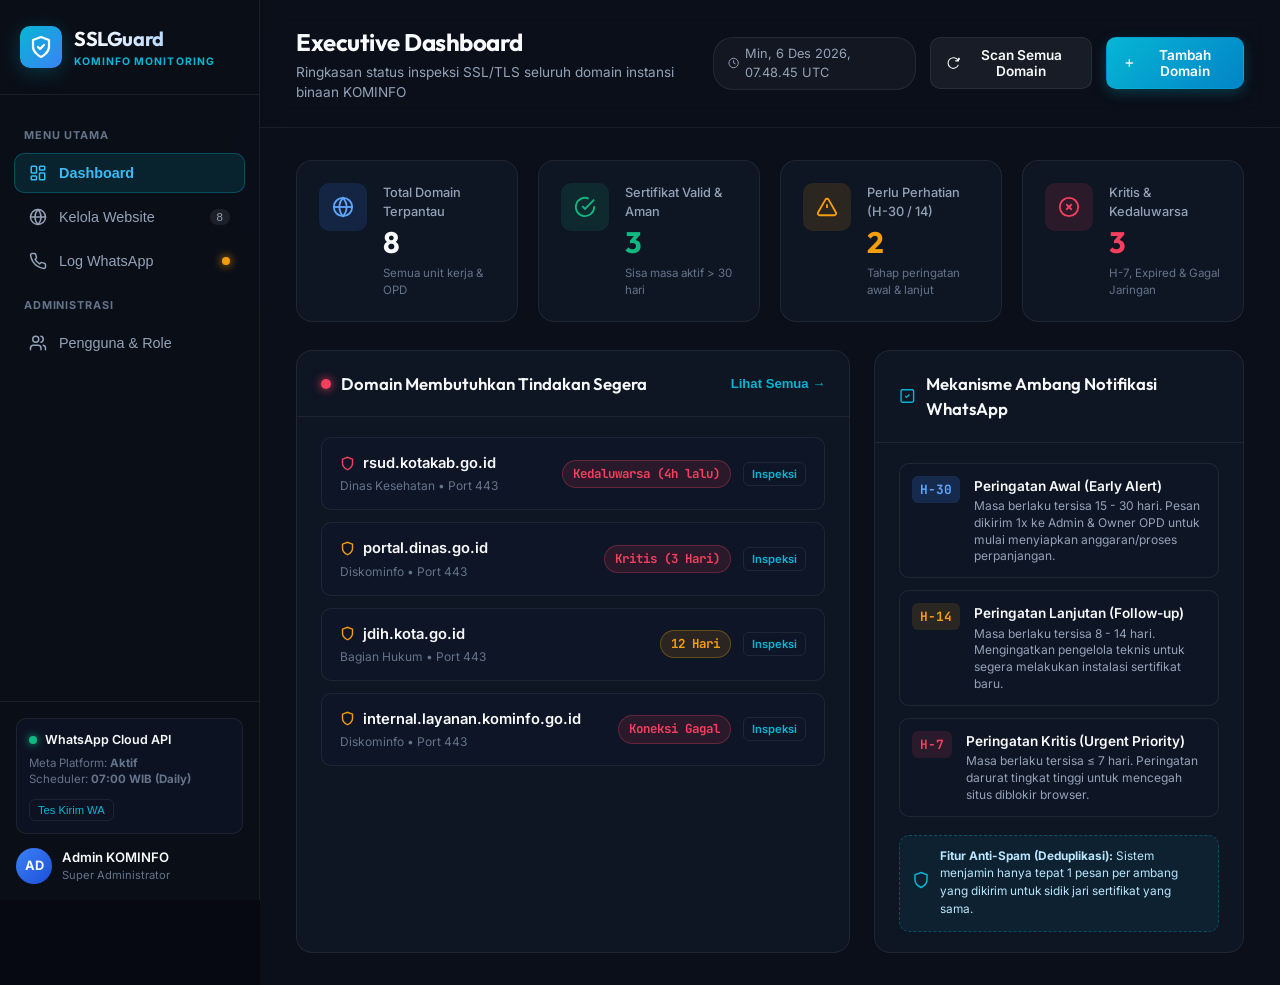
==== frontend/index.html @ 2e78bcb3 "feat: implementasi antarmuka dashboard monitoring SSLGuard modern & interaktif (HTML, CSS, JS)" ====
<!DOCTYPE html>
<html lang="id">
<head>
  <meta charset="UTF-8">
  <meta name="viewport" content="width=device-width, initial-scale=1.0">
  <title>SSLGuard — SSL Certificate Monitoring & WhatsApp Alert System</title>
  <meta name="description" content="Dashboard Monitoring Sertifikat SSL/TLS & Notifikasi Peringatan Dini WhatsApp untuk Domain Layanan Publik KOMINFO">
  
  <!-- Google Fonts: Inter & Outfit & JetBrains Mono -->
  <link rel="preconnect" href="https://fonts.googleapis.com">
  <link rel="preconnect" href="https://fonts.gstatic.com" crossorigin>
  <link href="https://fonts.googleapis.com/css2?family=Inter:wght@300;400;500;600;700&family=JetBrains+Mono:wght@400;500;600&family=Outfit:wght@500;600;700;800&display=swap" rel="stylesheet">
  
  <link rel="stylesheet" href="style.css">
</head>
<body>

  <!-- Background Ambient Glows -->
  <div class="ambient-glow glow-cyan"></div>
  <div class="ambient-glow glow-indigo"></div>

  <!-- Main App Layout -->
  <div class="app-layout">
    
    <!-- Sidebar Navigation -->
    <aside class="sidebar">
      <div class="sidebar-header">
        <div class="brand-logo">
          <div class="logo-shield">
            <svg width="24" height="24" viewBox="0 0 24 24" fill="none" stroke="currentColor" stroke-width="2.2" stroke-linecap="round" stroke-linejoin="round">
              <path d="M12 22s8-4 8-10V5l-8-3-8 3v7c0 6 8 10 8 10z"/>
              <path d="m9 12 2 2 4-4"/>
            </svg>
          </div>
          <div class="brand-text">
            <span class="brand-title">SSLGuard</span>
            <span class="brand-subtitle">KOMINFO MONITORING</span>
          </div>
        </div>
      </div>

      <nav class="sidebar-nav">
        <div class="nav-section-label">MENU UTAMA</div>
        <button class="nav-item active" data-view="dashboard" id="nav-dashboard">
          <svg width="18" height="18" viewBox="0 0 24 24" fill="none" stroke="currentColor" stroke-width="2" stroke-linecap="round" stroke-linejoin="round">
            <rect width="7" height="9" x="3" y="3" rx="1"/>
            <rect width="7" height="5" x="14" y="3" rx="1"/>
            <rect width="7" height="9" x="14" y="12" rx="1"/>
            <rect width="7" height="5" x="3" y="16" rx="1"/>
          </svg>
          <span>Dashboard</span>
        </button>

        <button class="nav-item" data-view="websites" id="nav-websites">
          <svg width="18" height="18" viewBox="0 0 24 24" fill="none" stroke="currentColor" stroke-width="2" stroke-linecap="round" stroke-linejoin="round">
            <circle cx="12" cy="12" r="10"/>
            <path d="M12 2a14.5 14.5 0 0 0 0 20 14.5 14.5 0 0 0 0-20"/>
            <path d="M2 12h20"/>
          </svg>
          <span>Kelola Website</span>
          <span class="badge-count" id="sidebar-domain-count">8</span>
        </button>

        <button class="nav-item" data-view="notifications" id="nav-notifications">
          <svg width="18" height="18" viewBox="0 0 24 24" fill="none" stroke="currentColor" stroke-width="2" stroke-linecap="round" stroke-linejoin="round">
            <path d="M22 16.92v3a2 2 0 0 1-2.18 2 19.79 19.79 0 0 1-8.63-3.07 19.5 19.5 0 0 1-6-6 19.79 19.79 0 0 1-3.07-8.67A2 2 0 0 1 4.11 2h3a2 2 0 0 1 2 1.72 12.84 12.84 0 0 0 .7 2.81 2 2 0 0 1-.45 2.11L8.09 9.91a16 16 0 0 0 6 6l1.27-1.27a2 2 0 0 1 2.11-.45 12.84 12.84 0 0 0 2.81.7A2 2 0 0 1 22 16.92z"/>
          </svg>
          <span>Log WhatsApp</span>
          <span class="badge-dot pulse-amber"></span>
        </button>

        <div class="nav-section-label">ADMINISTRASI</div>
        <button class="nav-item" data-view="users" id="nav-users">
          <svg width="18" height="18" viewBox="0 0 24 24" fill="none" stroke="currentColor" stroke-width="2" stroke-linecap="round" stroke-linejoin="round">
            <path d="M16 21v-2a4 4 0 0 0-4-4H6a4 4 0 0 0-4 4v2"/>
            <circle cx="9" cy="7" r="4"/>
            <path d="M22 21v-2a4 4 0 0 0-3-3.87"/>
            <path d="M16 3.13a4 4 0 0 1 0 7.75"/>
          </svg>
          <span>Pengguna & Role</span>
        </button>
      </nav>

      <!-- Sidebar Footer Status -->
      <div class="sidebar-footer">
        <div class="gateway-card">
          <div class="gateway-header">
            <span class="status-indicator online"></span>
            <span class="gateway-title">WhatsApp Cloud API</span>
          </div>
          <div class="gateway-body">
            <p>Meta Platform: <strong>Aktif</strong></p>
            <p>Scheduler: <strong>07:00 WIB (Daily)</strong></p>
          </div>
          <button class="btn-xs btn-outline" id="btn-test-wa-modal">Tes Kirim WA</button>
        </div>

        <div class="user-profile">
          <div class="avatar">AD</div>
          <div class="user-meta">
            <span class="user-name">Admin KOMINFO</span>
            <span class="user-role">Super Administrator</span>
          </div>
        </div>
      </div>
    </aside>

    <!-- Main Content Area -->
    <main class="main-content">
      
      <!-- Topbar Header -->
      <header class="topbar">
        <div class="topbar-left">
          <h1 class="page-title" id="page-title">Executive Dashboard</h1>
          <p class="page-subtitle" id="page-subtitle">Ringkasan status inspeksi SSL/TLS seluruh domain instansi binaan KOMINFO</p>
        </div>

        <div class="topbar-right">
          <!-- Live Time Display -->
          <div class="time-pill">
            <svg width="14" height="14" viewBox="0 0 24 24" fill="none" stroke="currentColor" stroke-width="2"><circle cx="12" cy="12" r="10"/><polyline points="12 6 12 12 16 14"/></svg>
            <span id="live-time">Sel, 20 Okt 2026 - 12:45 WIB</span>
          </div>

          <button class="btn btn-secondary" id="btn-run-all-check">
            <svg width="16" height="16" viewBox="0 0 24 24" fill="none" stroke="currentColor" stroke-width="2"><path d="M21.5 2v6h-6M21.34 15.57a10 10 0 1 1-.57-8.38l5.67-5.67"/></svg>
            <span>Scan Semua Domain</span>
          </button>

          <button class="btn btn-primary" id="btn-open-add-modal">
            <svg width="16" height="16" viewBox="0 0 24 24" fill="none" stroke="currentColor" stroke-width="2.5"><line x1="12" y1="5" x2="12" y2="19"/><line x1="5" y1="12" x2="19" y2="12"/></svg>
            <span>Tambah Domain</span>
          </button>
        </div>
      </header>

      <!-- VIEW 1: DASHBOARD -->
      <section class="view-container active" id="view-dashboard">
        
        <!-- Metrics Stat Grid -->
        <div class="metrics-grid">
          
          <div class="stat-card" id="card-total">
            <div class="stat-icon icon-blue">
              <svg width="22" height="22" viewBox="0 0 24 24" fill="none" stroke="currentColor" stroke-width="2"><circle cx="12" cy="12" r="10"/><line x1="2" y1="12" x2="22" y2="12"/><path d="M12 2a15.3 15.3 0 0 1 4 10 15.3 15.3 0 0 1-4 10 15.3 15.3 0 0 1-4-10 15.3 15.3 0 0 1 4-10z"/></svg>
            </div>
            <div class="stat-data">
              <span class="stat-label">Total Domain Terpantau</span>
              <div class="stat-value" id="stat-total-domains">8</div>
              <span class="stat-sub">Semua unit kerja & OPD</span>
            </div>
          </div>

          <div class="stat-card" id="card-valid">
            <div class="stat-icon icon-green">
              <svg width="22" height="22" viewBox="0 0 24 24" fill="none" stroke="currentColor" stroke-width="2"><path d="M22 11.08V12a10 10 0 1 1-5.93-9.14"/><polyline points="22 4 12 14.01 9 11.01"/></svg>
            </div>
            <div class="stat-data">
              <span class="stat-label">Sertifikat Valid & Aman</span>
              <div class="stat-value text-green" id="stat-valid-domains">4</div>
              <span class="stat-sub">Sisa masa aktif > 30 hari</span>
            </div>
          </div>

          <div class="stat-card" id="card-warning">
            <div class="stat-icon icon-amber">
              <svg width="22" height="22" viewBox="0 0 24 24" fill="none" stroke="currentColor" stroke-width="2"><path d="m21.73 18-8-14a2 2 0 0 0-3.48 0l-8 14A2 2 0 0 0 4 21h16a2 2 0 0 0 1.73-3Z"/><line x1="12" y1="9" x2="12" y2="13"/><line x1="12" y1="17" x2="12.01" y2="17"/></svg>
            </div>
            <div class="stat-data">
              <span class="stat-label">Perlu Perhatian (H-30 / 14)</span>
              <div class="stat-value text-amber" id="stat-warning-domains">2</div>
              <span class="stat-sub">Tahap peringatan awal & lanjut</span>
            </div>
          </div>

          <div class="stat-card" id="card-critical">
            <div class="stat-icon icon-red">
              <svg width="22" height="22" viewBox="0 0 24 24" fill="none" stroke="currentColor" stroke-width="2"><circle cx="12" cy="12" r="10"/><line x1="15" y1="9" x2="9" y2="15"/><line x1="9" y1="9" x2="15" y2="15"/></svg>
            </div>
            <div class="stat-data">
              <span class="stat-label">Kritis & Kedaluwarsa</span>
              <div class="stat-value text-red" id="stat-critical-domains">2</div>
              <span class="stat-sub">H-7, Expired & Gagal Jaringan</span>
            </div>
          </div>

        </div>

        <!-- Dashboard Two-Column Breakdown -->
        <div class="dashboard-grid-2">
          
          <!-- Urgent Action Required List -->
          <div class="panel">
            <div class="panel-header">
              <div class="panel-title-group">
                <div class="badge-pulse-red"></div>
                <h3>Domain Membutuhkan Tindakan Segera</h3>
              </div>
              <button class="btn-text" id="btn-view-all-websites">Lihat Semua →</button>
            </div>
            <div class="panel-body">
              <div class="urgent-list" id="urgent-domains-container">
                <!-- Injected via JavaScript -->
              </div>
            </div>
          </div>

          <!-- Alert Threshold Rules & System Health -->
          <div class="panel">
            <div class="panel-header">
              <div class="panel-title-group">
                <svg width="18" height="18" viewBox="0 0 24 24" fill="none" stroke="#06B6D4" stroke-width="2"><rect width="18" height="18" x="3" y="3" rx="2"/><path d="m9 12 2 2 4-4"/></svg>
                <h3>Mekanisme Ambang Notifikasi WhatsApp</h3>
              </div>
            </div>
            <div class="panel-body">
              <div class="rule-cards">
                
                <div class="rule-item">
                  <div class="rule-badge badge-h30">H-30</div>
                  <div class="rule-content">
                    <h4>Peringatan Awal (Early Alert)</h4>
                    <p>Masa berlaku tersisa 15 - 30 hari. Pesan dikirim 1x ke Admin & Owner OPD untuk mulai menyiapkan anggaran/proses perpanjangan.</p>
                  </div>
                </div>

                <div class="rule-item">
                  <div class="rule-badge badge-h14">H-14</div>
                  <div class="rule-content">
                    <h4>Peringatan Lanjutan (Follow-up)</h4>
                    <p>Masa berlaku tersisa 8 - 14 hari. Mengingatkan pengelola teknis untuk segera melakukan instalasi sertifikat baru.</p>
                  </div>
                </div>

                <div class="rule-item">
                  <div class="rule-badge badge-h7">H-7</div>
                  <div class="rule-content">
                    <h4>Peringatan Kritis (Urgent Priority)</h4>
                    <p>Masa berlaku tersisa ≤ 7 hari. Peringatan darurat tingkat tinggi untuk mencegah situs diblokir browser.</p>
                  </div>
                </div>

                <div class="idempotency-box">
                  <div class="idempotency-icon">
                    <svg width="18" height="18" viewBox="0 0 24 24" fill="none" stroke="currentColor" stroke-width="2"><path d="M12 22s8-4 8-10V5l-8-3-8 3v7c0 6 8 10 8 10z"/></svg>
                  </div>
                  <div class="idempotency-text">
                    <strong>Fitur Anti-Spam (Deduplikasi):</strong> Sistem menjamin hanya tepat 1 pesan per ambang yang dikirim untuk sidik jari sertifikat yang sama.
                  </div>
                </div>

              </div>
            </div>
          </div>

        </div>

      </section>

      <!-- VIEW 2: KELOLA WEBSITE -->
      <section class="view-container" id="view-websites">
        
        <div class="table-toolbar">
          <div class="search-box">
            <svg width="16" height="16" viewBox="0 0 24 24" fill="none" stroke="currentColor" stroke-width="2"><circle cx="11" cy="11" r="8"/><line x1="21" y1="21" x2="16.65" y2="16.65"/></svg>
            <input type="text" id="input-search-domain" placeholder="Cari nama domain (contoh: dinas.go.id)...">
          </div>

          <div class="filter-group">
            <select id="filter-status" class="custom-select">
              <option value="ALL">Semua Status</option>
              <option value="VALID">Status: Valid (>30 Hari)</option>
              <option value="WARNING_30">Status: H-30 (15-30 Hari)</option>
              <option value="WARNING_14">Status: H-14 (8-14 Hari)</option>
              <option value="CRITICAL_7">Status: Kritis H-7 (≤ 7 Hari)</option>
              <option value="EXPIRED">Status: Kedaluwarsa</option>
              <option value="FAILED">Status: Gagal Jaringan</option>
            </select>

            <select id="filter-owner" class="custom-select">
              <option value="ALL">Semua Pemilik (OPD)</option>
              <option value="Diskominfo">Diskominfo</option>
              <option value="Bagian Hukum">Bagian Hukum</option>
              <option value="BKPSDM">BKPSDM</option>
              <option value="Dinas Kesehatan">Dinas Kesehatan</option>
              <option value="Dispendukcapil">Dispendukcapil</option>
              <option value="Kecamatan Kota">Kecamatan Kota</option>
            </select>

            <button class="btn btn-outline" id="btn-export-csv" title="Unduh hasil monitoring ke berkas CSV">
              <svg width="16" height="16" viewBox="0 0 24 24" fill="none" stroke="currentColor" stroke-width="2"><path d="M21 15v4a2 2 0 0 1-2 2H5a2 2 0 0 1-2-2v-4"/><polyline points="7 10 12 15 17 10"/><line x1="12" y1="15" x2="12" y2="3"/></svg>
              <span>Export CSV</span>
            </button>
          </div>
        </div>

        <div class="panel no-padding">
          <div class="table-responsive">
            <table class="data-table" id="table-websites">
              <thead>
                <tr>
                  <th>Domain & Port</th>
                  <th>Pemilik (Unit / OPD)</th>
                  <th>Sisa Masa Berlaku</th>
                  <th>Status Sertifikat</th>
                  <th>Penerbit (CA)</th>
                  <th>Terakhir Diperiksa</th>
                  <th class="text-right">Aksi</th>
                </tr>
              </thead>
              <tbody id="tbody-websites">
                <!-- Injected via JavaScript -->
              </tbody>
            </table>
          </div>
          <div class="table-footer">
            <span class="table-info" id="table-info-text">Menampilkan 8 dari 8 domain</span>
            <div class="table-pagination">
              <button class="btn-page" disabled>Sebelumnya</button>
              <button class="btn-page active">1</button>
              <button class="btn-page" disabled>Berikutnya</button>
            </div>
          </div>
        </div>

      </section>

      <!-- VIEW 3: LOG NOTIFIKASI WHATSAPP -->
      <section class="view-container" id="view-notifications">
        
        <div class="alert-summary-bar">
          <div class="summary-item">
            <span class="label">Total Notifikasi Terkirim:</span>
            <strong class="value" id="wa-total-sent">12 Pesan</strong>
          </div>
          <div class="summary-item">
            <span class="label">Peringatan H-30:</span>
            <strong class="value text-amber">6 Pesan</strong>
          </div>
          <div class="summary-item">
            <span class="label">Peringatan H-14:</span>
            <strong class="value text-amber">4 Pesan</strong>
          </div>
          <div class="summary-item">
            <span class="label">Peringatan Kritis H-7:</span>
            <strong class="value text-red">2 Pesan</strong>
          </div>
          <div class="summary-item right">
            <button class="btn btn-primary btn-sm" id="btn-trigger-wa-test">
              <svg width="14" height="14" viewBox="0 0 24 24" fill="none" stroke="currentColor" stroke-width="2"><polygon points="5 3 19 12 5 21 5 3"/></svg>
              Simulasi Broadcast WhatsApp
            </button>
          </div>
        </div>

        <div class="panel no-padding">
          <div class="panel-header" style="padding: 16px 20px;">
            <h3>Audit Log Pengiriman Notifikasi WhatsApp</h3>
            <span class="text-muted text-xs">Mendukung callback webhook delivered & read status</span>
          </div>
          <div class="table-responsive">
            <table class="data-table" id="table-notifications">
              <thead>
                <tr>
                  <th>Waktu Pengiriman</th>
                  <th>Domain Target</th>
                  <th>Penerima & WhatsApp</th>
                  <th>Ambang Peringatan</th>
                  <th>ID Pesan Provider</th>
                  <th>Status Pengiriman</th>
                  <th class="text-right">Payload</th>
                </tr>
              </thead>
              <tbody id="tbody-notifications">
                <!-- Injected via JavaScript -->
              </tbody>
            </table>
          </div>
        </div>

      </section>

      <!-- VIEW 4: PENGGUNA & ROLE (ADMIN) -->
      <section class="view-container" id="view-users">
        
        <div class="panel no-padding">
          <div class="panel-header" style="padding: 18px 20px;">
            <div>
              <h3>Manajemen Pengguna & Penanggung Jawab Domain</h3>
              <p class="panel-subtitle">Daftar pengguna dengan nomor WhatsApp resmi penerima notifikasi kedaluwarsa SSL</p>
            </div>
            <button class="btn btn-primary btn-sm" id="btn-add-user-modal">
              <svg width="14" height="14" viewBox="0 0 24 24" fill="none" stroke="currentColor" stroke-width="2"><line x1="12" y1="5" x2="12" y2="19"/><line x1="5" y1="12" x2="19" y2="12"/></svg>
              Tambah Pengguna Baru
            </button>
          </div>

          <div class="table-responsive">
            <table class="data-table" id="table-users">
              <thead>
                <tr>
                  <th>Nama Lengkap</th>
                  <th>Email Login</th>
                  <th>Nomor WhatsApp (E.164)</th>
                  <th>Peran (Role)</th>
                  <th>Domain Dikelola</th>
                  <th>Status Akun</th>
                  <th class="text-right">Aksi</th>
                </tr>
              </thead>
              <tbody id="tbody-users">
                <!-- Injected via JavaScript -->
              </tbody>
            </table>
          </div>
        </div>

      </section>

    </main>

  </div>

  <!-- MODAL: TAMBAH DOMAIN BARU (DENGAN PROTEKSI SSRF) -->
  <div class="modal-backdrop" id="modal-add-domain">
    <div class="modal-dialog">
      <div class="modal-header">
        <div class="modal-title-wrap">
          <div class="modal-icon">
            <svg width="20" height="20" viewBox="0 0 24 24" fill="none" stroke="currentColor" stroke-width="2"><circle cx="12" cy="12" r="10"/><path d="M12 2a14.5 14.5 0 0 0 0 20 14.5 14.5 0 0 0 0-20"/><path d="M2 12h20"/></svg>
          </div>
          <div>
            <h3>Tambah Domain Monitoring</h3>
            <p>Daftarkan website untuk inspeksi SSL/TLS otomatis harian</p>
          </div>
        </div>
        <button class="btn-close" id="btn-close-modal-add">&times;</button>
      </div>

      <form id="form-add-domain">
        <div class="modal-body">
          
          <div class="form-group">
            <label for="modal-input-domain">Nama Domain / FQDN <span class="required">*</span></label>
            <div class="input-with-prefix">
              <span class="prefix">https://</span>
              <input type="text" id="modal-input-domain" placeholder="layanan.kotakab.go.id" required autocomplete="off">
            </div>
            <span class="field-hint">Masukkan nama domain tanpa <code>http://</code> atau path folder.</span>
          </div>

          <div class="form-row-2">
            <div class="form-group">
              <label for="modal-input-port">Port TLS <span class="required">*</span></label>
              <input type="number" id="modal-input-port" value="443" min="1" max="65535" required>
            </div>

            <div class="form-group">
              <label for="modal-select-owner">Pemilik Website (Owner) <span class="required">*</span></label>
              <select id="modal-select-owner" class="custom-select" required>
                <option value="Diskominfo">Diskominfo</option>
                <option value="Bagian Hukum">Bagian Hukum</option>
                <option value="BKPSDM">BKPSDM</option>
                <option value="Dinas Kesehatan">Dinas Kesehatan</option>
                <option value="Dispendukcapil">Dispendukcapil</option>
                <option value="Kecamatan Kota">Kecamatan Kota</option>
              </select>
            </div>
          </div>

          <div class="form-group">
            <label class="checkbox-label">
              <input type="checkbox" id="modal-check-active" checked>
              <span>Aktifkan penjadwalan pemantauan harian otomatis (07:00 WIB)</span>
            </label>
          </div>

          <!-- SSRF Protection Notice Box -->
          <div class="security-notice">
            <svg width="18" height="18" viewBox="0 0 24 24" fill="none" stroke="currentColor" stroke-width="2"><path d="M12 22s8-4 8-10V5l-8-3-8 3v7c0 6 8 10 8 10z"/><line x1="12" y1="8" x2="12" y2="12"/><line x1="12" y1="16" x2="12.01" y2="16"/></svg>
            <div>
              <strong>Proteksi SSRF Aktif:</strong> Sistem secara otomatis memblokir hostname <code>localhost</code>, IP loopback <code>127.0.0.1</code>, dan IP privat lokal intranet.
            </div>
          </div>

          <div id="modal-add-error" class="error-banner hidden"></div>

        </div>

        <div class="modal-footer">
          <button type="button" class="btn btn-outline" id="btn-cancel-modal-add">Batal</button>
          <button type="submit" class="btn btn-primary" id="btn-submit-add-domain">
            <span class="btn-text">Simpan & Periksa SSL Sekarang</span>
          </button>
        </div>
      </form>
    </div>
  </div>

  <!-- MODAL: DETAIL SERTIFIKAT X509 LENGKAP -->
  <div class="modal-backdrop" id="modal-cert-detail">
    <div class="modal-dialog modal-lg">
      <div class="modal-header">
        <div class="modal-title-wrap">
          <div class="modal-icon icon-cyan">
            <svg width="20" height="20" viewBox="0 0 24 24" fill="none" stroke="currentColor" stroke-width="2"><path d="M12 22s8-4 8-10V5l-8-3-8 3v7c0 6 8 10 8 10z"/><path d="m9 12 2 2 4-4"/></svg>
          </div>
          <div>
            <h3 id="detail-modal-domain">portal.dinas.go.id</h3>
            <p>Spesifikasi Kriptografi & Metadata Sertifikat x509 Publik</p>
          </div>
        </div>
        <button class="btn-close" id="btn-close-modal-detail">&times;</button>
      </div>

      <div class="modal-body">
        
        <!-- Top Status Banner -->
        <div class="cert-status-banner" id="detail-status-banner">
          <div class="banner-badge" id="detail-badge-status">VALID</div>
          <div class="banner-info">
            <h4 id="detail-days-text">24 Hari Tersisa</h4>
            <p id="detail-validity-dates">Berlaku: 16 Agu 2026 — 14 Nov 2026 (UTC)</p>
          </div>
        </div>

        <!-- Certificate Fields Grid -->
        <div class="cert-specs-grid">
          
          <div class="spec-card">
            <span class="spec-label">Common Name (CN)</span>
            <span class="spec-value code-font" id="detail-cn">*.kotakab.go.id</span>
          </div>

          <div class="spec-card">
            <span class="spec-label">Penerbit (Issuer CA)</span>
            <span class="spec-value" id="detail-issuer">Let's Encrypt Authority R3</span>
          </div>

          <div class="spec-card">
            <span class="spec-label">Kecocokan Hostname (SNI)</span>
            <span class="spec-value text-green" id="detail-hostname-match">✓ Cocok (Valid Match)</span>
          </div>

          <div class="spec-card">
            <span class="spec-label">Validasi Rantai (Chain Valid)</span>
            <span class="spec-value text-green" id="detail-chain">✓ Terverifikasi Penuh</span>
          </div>

          <div class="spec-card full-width">
            <span class="spec-label">Subject Alternative Names (SANs)</span>
            <span class="spec-value code-font text-wrap" id="detail-sans">portal.dinas.go.id, *.kotakab.go.id, kotakab.go.id</span>
          </div>

          <div class="spec-card full-width">
            <span class="spec-label">SHA-256 Fingerprint (Kunci Idempotensi Anti-Spam)</span>
            <span class="spec-value code-font text-wrap" id="detail-fingerprint">8C:64:1D:4B:92:07:95:EA:3A:41:8F:D2:C3:48:9A:F0:22:15:37:EB</span>
          </div>

          <div class="spec-card">
            <span class="spec-label">Algoritma & Panjang Kunci</span>
            <span class="spec-value" id="detail-key-info">RSA 2048 bit (SHA256withRSA)</span>
          </div>

          <div class="spec-card">
            <span class="spec-label">Nomor Seri Sertifikat</span>
            <span class="spec-value code-font text-xs" id="detail-serial">04:3a:9e:12:87:6b:15:c2</span>
          </div>

        </div>

        <div class="section-divider"></div>
        <h4>Riwayat Pemeriksaan Terakhir</h4>
        <div class="table-responsive" style="margin-top: 10px;">
          <table class="data-table">
            <thead>
              <tr>
                <th>Waktu Pemeriksaan</th>
                <th>Sisa Hari</th>
                <th>Status</th>
                <th>Dijalankan Oleh</th>
              </tr>
            </thead>
            <tbody id="detail-history-tbody">
              <!-- Injected dynamically -->
            </tbody>
          </table>
        </div>

      </div>

      <div class="modal-footer">
        <button type="button" class="btn btn-outline" id="btn-close-detail-modal">Tutup</button>
        <button type="button" class="btn btn-primary" id="btn-recheck-current">Periksa Ulang Sekarang</button>
      </div>
    </div>
  </div>

  <!-- MODAL: SIMULASI PESAN WHATSAPP TEMPLATE -->
  <div class="modal-backdrop" id="modal-wa-preview">
    <div class="modal-dialog">
      <div class="modal-header">
        <div class="modal-title-wrap">
          <div class="modal-icon icon-green">
            <svg width="20" height="20" viewBox="0 0 24 24" fill="none" stroke="currentColor" stroke-width="2"><path d="M22 16.92v3a2 2 0 0 1-2.18 2 19.79 19.79 0 0 1-8.63-3.07 19.5 19.5 0 0 1-6-6 19.79 19.79 0 0 1-3.07-8.67A2 2 0 0 1 4.11 2h3a2 2 0 0 1 2 1.72 12.84 12.84 0 0 0 .7 2.81 2 2 0 0 1-.45 2.11L8.09 9.91a16 16 0 0 0 6 6l1.27-1.27a2 2 0 0 1 2.11-.45 12.84 12.84 0 0 0 2.81.7A2 2 0 0 1 22 16.92z"/></svg>
          </div>
          <div>
            <h3>Pratinjau Pesan WhatsApp API</h3>
            <p>Format Template Resmi: <code>SSL_EXPIRY_ALERT</code></p>
          </div>
        </div>
        <button class="btn-close" id="btn-close-modal-wa">&times;</button>
      </div>

      <div class="modal-body">
        
        <!-- WhatsApp Chat Bubble Mockup -->
        <div class="wa-chat-container">
          <div class="wa-chat-header">
            <div class="wa-avatar">🛡️</div>
            <div>
              <div class="wa-name">SSLGuard KOMINFO Bot ✓</div>
              <div class="wa-status">Akun Bisnis Resmi Meta</div>
            </div>
          </div>

          <div class="wa-bubble">
            <p class="wa-header-text">⚠️ <strong>PERINGATAN SSL WEBSITE</strong></p>
            <p>Halo <span class="wa-tag" id="wa-preview-user">Budi Santoso</span>,</p>
            <p>Sertifikat SSL website berikut akan segera kedaluwarsa.</p>
            <div class="wa-details-box">
              <p>🌐 <strong>Domain:</strong> <span id="wa-preview-domain">portal.dinas.go.id</span></p>
              <p>📊 <strong>Status:</strong> <span id="wa-preview-status">PERINGATAN H-7</span></p>
              <p>⏳ <strong>Sisa masa berlaku:</strong> <span id="wa-preview-days">7</span> hari</p>
              <p>📅 <strong>Tanggal kedaluwarsa:</strong> <span id="wa-preview-exp">27 Oktober 2026</span></p>
            </div>
            <p>Mohon segera lakukan pemeriksaan dan perpanjangan sertifikat apabila diperlukan.</p>
            <div class="wa-footer-text">
              <span>🛡️ SSLGuard Monitoring System</span>
              <span class="wa-time">07:00 ✓✓</span>
            </div>
          </div>
        </div>

      </div>

      <div class="modal-footer">
        <button type="button" class="btn btn-outline" id="btn-close-wa-preview">Tutup</button>
        <button type="button" class="btn btn-primary" id="btn-simulate-send-wa">Simulasikan Kirim WhatsApp</button>
      </div>
    </div>
  </div>

  <!-- Toast Notification Container -->
  <div class="toast-container" id="toast-container"></div>

  <script src="app.js"></script>
</body>
</html>
---- frontend/style.css ----
/* ==========================================================================
   SSLGuard 🛡️ — Design System & Stylesheet
   Modern Cyber-Security & Glassmorphism Aesthetics
   ========================================================================== */

:root {
  /* Color Palette */
  --bg-darker: #060911;
  --bg-main: #0B0F19;
  --bg-card: rgba(17, 24, 39, 0.75);
  --bg-card-hover: rgba(30, 41, 59, 0.85);
  --bg-sidebar: rgba(11, 15, 25, 0.95);
  --bg-modal: #0F172A;
  
  --border-subtle: rgba(255, 255, 255, 0.07);
  --border-focus: rgba(6, 182, 212, 0.5);
  
  /* Text Colors */
  --text-primary: #F8FAFC;
  --text-secondary: #94A3B8;
  --text-muted: #64748B;
  
  /* Brand & Accents */
  --cyan-primary: #06B6D4;
  --cyan-hover: #0891B2;
  --cyan-glow: rgba(6, 182, 212, 0.25);
  
  --green-valid: #10B981;
  --green-glow: rgba(16, 185, 129, 0.2);
  --green-bg: rgba(16, 185, 129, 0.12);
  
  --amber-warning: #F59E0B;
  --amber-glow: rgba(245, 158, 11, 0.2);
  --amber-bg: rgba(245, 158, 11, 0.12);
  
  --red-critical: #F43F5E;
  --red-glow: rgba(244, 63, 94, 0.2);
  --red-bg: rgba(244, 63, 94, 0.12);
  
  --indigo-accent: #6366F1;
  
  /* Typography */
  --font-sans: 'Inter', -apple-system, BlinkMacSystemFont, sans-serif;
  --font-heading: 'Outfit', sans-serif;
  --font-mono: 'JetBrains Mono', monospace;
  
  /* Dimensions & Radius */
  --sidebar-width: 260px;
  --radius-sm: 6px;
  --radius-md: 10px;
  --radius-lg: 16px;
  --radius-xl: 20px;
  
  /* Transitions */
  --trans-fast: 0.15s ease;
  --trans-normal: 0.25s ease;
}

/* Reset & Base Styles */
* {
  margin: 0;
  padding: 0;
  box-sizing: border-box;
}

body {
  font-family: var(--font-sans);
  background-color: var(--bg-darker);
  color: var(--text-primary);
  line-height: 1.5;
  overflow-x: hidden;
  -webkit-font-smoothing: antialiased;
}

/* Ambient Glow Backgrounds */
.ambient-glow {
  position: fixed;
  border-radius: 50%;
  filter: blur(140px);
  pointer-events: none;
  z-index: 0;
  opacity: 0.45;
}

.glow-cyan {
  top: -10%;
  left: 20%;
  width: 500px;
  height: 500px;
  background: radial-gradient(circle, rgba(6, 182, 212, 0.35) 0%, transparent 70%);
}

.glow-indigo {
  bottom: 10%;
  right: 5%;
  width: 600px;
  height: 600px;
  background: radial-gradient(circle, rgba(99, 102, 241, 0.25) 0%, transparent 70%);
}

/* App Layout Grid */
.app-layout {
  display: flex;
  min-height: 100vh;
  position: relative;
  z-index: 1;
}

/* ==========================================================================
   SIDEBAR NAVIGATION
   ========================================================================== */
.sidebar {
  width: var(--sidebar-width);
  background: var(--bg-sidebar);
  border-right: 1px solid var(--border-subtle);
  backdrop-filter: blur(20px);
  display: flex;
  flex-direction: column;
  position: fixed;
  top: 0;
  bottom: 0;
  left: 0;
  z-index: 50;
}

.sidebar-header {
  padding: 24px 20px;
  border-bottom: 1px solid var(--border-subtle);
}

.brand-logo {
  display: flex;
  align-items: center;
  gap: 12px;
}

.logo-shield {
  width: 42px;
  height: 42px;
  background: linear-gradient(135deg, #06B6D4 0%, #3B82F6 100%);
  border-radius: var(--radius-md);
  display: flex;
  align-items: center;
  justify-content: center;
  color: #fff;
  box-shadow: 0 4px 20px var(--cyan-glow);
}

.brand-text {
  display: flex;
  flex-direction: column;
}

.brand-title {
  font-family: var(--font-heading);
  font-size: 1.25rem;
  font-weight: 700;
  letter-spacing: -0.02em;
  background: linear-gradient(to right, #FFFFFF, #93C5FD);
  -webkit-background-clip: text;
  -webkit-text-fill-color: transparent;
}

.brand-subtitle {
  font-size: 0.65rem;
  font-weight: 700;
  color: var(--cyan-primary);
  letter-spacing: 0.1em;
}

.sidebar-nav {
  padding: 20px 14px;
  display: flex;
  flex-direction: column;
  gap: 4px;
  flex: 1;
  overflow-y: auto;
}

.nav-section-label {
  font-size: 0.68rem;
  font-weight: 700;
  color: var(--text-muted);
  letter-spacing: 0.08em;
  padding: 12px 10px 6px;
}

.nav-item {
  display: flex;
  align-items: center;
  gap: 12px;
  padding: 10px 14px;
  background: transparent;
  border: 1px solid transparent;
  color: var(--text-secondary);
  border-radius: var(--radius-md);
  font-size: 0.9rem;
  font-weight: 500;
  cursor: pointer;
  transition: all var(--trans-fast);
  text-align: left;
  width: 100%;
}

.nav-item:hover {
  background: rgba(255, 255, 255, 0.04);
  color: var(--text-primary);
}

.nav-item.active {
  background: rgba(6, 182, 212, 0.12);
  border-color: rgba(6, 182, 212, 0.3);
  color: #38BDF8;
  font-weight: 600;
}

.nav-item.active svg {
  stroke: #38BDF8;
}

.badge-count {
  margin-left: auto;
  background: rgba(255, 255, 255, 0.08);
  font-size: 0.72rem;
  padding: 2px 7px;
  border-radius: 12px;
  color: var(--text-secondary);
}

.badge-dot {
  margin-left: auto;
  width: 8px;
  height: 8px;
  border-radius: 50%;
}

.pulse-amber {
  background-color: var(--amber-warning);
  box-shadow: 0 0 10px var(--amber-warning);
  animation: pulse-ring 2s infinite;
}

@keyframes pulse-ring {
  0% { transform: scale(0.95); box-shadow: 0 0 0 0 rgba(245, 158, 11, 0.7); }
  70% { transform: scale(1); box-shadow: 0 0 0 8px rgba(245, 158, 11, 0); }
  100% { transform: scale(0.95); box-shadow: 0 0 0 0 rgba(245, 158, 11, 0); }
}

/* Sidebar Footer */
.sidebar-footer {
  padding: 16px;
  border-top: 1px solid var(--border-subtle);
  display: flex;
  flex-direction: column;
  gap: 14px;
}

.gateway-card {
  background: rgba(15, 23, 42, 0.6);
  border: 1px solid var(--border-subtle);
  border-radius: var(--radius-md);
  padding: 12px;
}

.gateway-header {
  display: flex;
  align-items: center;
  gap: 8px;
  font-size: 0.78rem;
  font-weight: 600;
  margin-bottom: 6px;
}

.status-indicator {
  width: 8px;
  height: 8px;
  border-radius: 50%;
}

.status-indicator.online {
  background: var(--green-valid);
  box-shadow: 0 0 8px var(--green-valid);
}

.gateway-body {
  font-size: 0.72rem;
  color: var(--text-muted);
  line-height: 1.4;
  margin-bottom: 8px;
}

.user-profile {
  display: flex;
  align-items: center;
  gap: 10px;
}

.avatar {
  width: 36px;
  height: 36px;
  border-radius: 50%;
  background: linear-gradient(135deg, #3B82F6, #1D4ED8);
  display: flex;
  align-items: center;
  justify-content: center;
  font-weight: 700;
  font-size: 0.8rem;
}

.user-meta {
  display: flex;
  flex-direction: column;
}

.user-name {
  font-size: 0.82rem;
  font-weight: 600;
}

.user-role {
  font-size: 0.7rem;
  color: var(--text-muted);
}

/* ==========================================================================
   MAIN CONTENT & TOPBAR
   ========================================================================== */
.main-content {
  margin-left: var(--sidebar-width);
  flex: 1;
  display: flex;
  flex-direction: column;
  min-height: 100vh;
  background: var(--bg-main);
}

.topbar {
  padding: 24px 36px;
  display: flex;
  align-items: center;
  justify-content: space-between;
  border-bottom: 1px solid var(--border-subtle);
  background: rgba(11, 15, 25, 0.6);
  backdrop-filter: blur(12px);
  position: sticky;
  top: 0;
  z-index: 40;
}

.page-title {
  font-family: var(--font-heading);
  font-size: 1.5rem;
  font-weight: 700;
  letter-spacing: -0.02em;
}

.page-subtitle {
  font-size: 0.85rem;
  color: var(--text-secondary);
  margin-top: 2px;
}

.topbar-right {
  display: flex;
  align-items: center;
  gap: 14px;
}

.time-pill {
  display: flex;
  align-items: center;
  gap: 6px;
  font-size: 0.8rem;
  background: rgba(255, 255, 255, 0.04);
  border: 1px solid var(--border-subtle);
  padding: 6px 14px;
  border-radius: 20px;
  color: var(--text-secondary);
}

/* ==========================================================================
   BUTTONS & CONTROLS
   ========================================================================== */
.btn {
  display: inline-flex;
  align-items: center;
  gap: 8px;
  font-family: var(--font-sans);
  font-size: 0.85rem;
  font-weight: 600;
  padding: 9px 16px;
  border-radius: var(--radius-md);
  border: 1px solid transparent;
  cursor: pointer;
  transition: all var(--trans-fast);
  text-decoration: none;
}

.btn-primary {
  background: linear-gradient(135deg, var(--cyan-primary), #0284C7);
  color: #FFFFFF;
  box-shadow: 0 4px 14px var(--cyan-glow);
}

.btn-primary:hover {
  background: linear-gradient(135deg, #0891B2, #0369A1);
  transform: translateY(-1px);
}

.btn-secondary {
  background: rgba(255, 255, 255, 0.06);
  color: var(--text-primary);
  border-color: var(--border-subtle);
}

.btn-secondary:hover {
  background: rgba(255, 255, 255, 0.1);
}

.btn-outline {
  background: transparent;
  border: 1px solid var(--border-subtle);
  color: var(--text-secondary);
}

.btn-outline:hover {
  border-color: rgba(255, 255, 255, 0.25);
  color: var(--text-primary);
}

.btn-sm {
  padding: 6px 12px;
  font-size: 0.78rem;
}

.btn-xs {
  padding: 4px 8px;
  font-size: 0.7rem;
  border-radius: var(--radius-sm);
  cursor: pointer;
  background: transparent;
  border: 1px solid var(--border-subtle);
  color: var(--cyan-primary);
  transition: all var(--trans-fast);
}

.btn-xs:hover {
  background: rgba(6, 182, 212, 0.15);
}

.btn-text {
  background: transparent;
  border: none;
  color: var(--cyan-primary);
  font-size: 0.82rem;
  font-weight: 600;
  cursor: pointer;
  padding: 0;
  transition: color var(--trans-fast);
}

.btn-text:hover {
  color: #38BDF8;
}

/* ==========================================================================
   VIEW CONTAINERS & CARDS
   ========================================================================== */
.view-container {
  display: none;
  padding: 32px 36px;
  animation: fadeIn 0.25s ease forwards;
}

.view-container.active {
  display: block;
}

@keyframes fadeIn {
  from { opacity: 0; transform: translateY(6px); }
  to { opacity: 1; transform: translateY(0); }
}

/* Metrics Stat Cards */
.metrics-grid {
  display: grid;
  grid-template-columns: repeat(4, 1fr);
  gap: 20px;
  margin-bottom: 28px;
}

.stat-card {
  background: var(--bg-card);
  border: 1px solid var(--border-subtle);
  backdrop-filter: blur(12px);
  border-radius: var(--radius-lg);
  padding: 22px;
  display: flex;
  align-items: flex-start;
  gap: 16px;
  transition: all var(--trans-normal);
}

.stat-card:hover {
  background: var(--bg-card-hover);
  border-color: rgba(255, 255, 255, 0.14);
  transform: translateY(-2px);
}

.stat-icon {
  width: 48px;
  height: 48px;
  border-radius: var(--radius-md);
  display: flex;
  align-items: center;
  justify-content: center;
  flex-shrink: 0;
}

.icon-blue { background: rgba(59, 130, 246, 0.15); color: #60A5FA; }
.icon-green { background: var(--green-bg); color: var(--green-valid); }
.icon-amber { background: var(--amber-bg); color: var(--amber-warning); }
.icon-red { background: var(--red-bg); color: var(--red-critical); }
.icon-cyan { background: var(--cyan-glow); color: var(--cyan-primary); }

.stat-data {
  display: flex;
  flex-direction: column;
}

.stat-label {
  font-size: 0.8rem;
  font-weight: 500;
  color: var(--text-secondary);
}

.stat-value {
  font-family: var(--font-heading);
  font-size: 1.85rem;
  font-weight: 700;
  line-height: 1.2;
  margin: 4px 0;
}

.text-green { color: var(--green-valid); }
.text-amber { color: var(--amber-warning); }
.text-red { color: var(--red-critical); }

.stat-sub {
  font-size: 0.72rem;
  color: var(--text-muted);
}

/* Two Column Layout */
.dashboard-grid-2 {
  display: grid;
  grid-template-columns: 1.2fr 0.8fr;
  gap: 24px;
}

.panel {
  background: var(--bg-card);
  border: 1px solid var(--border-subtle);
  backdrop-filter: blur(12px);
  border-radius: var(--radius-lg);
  overflow: hidden;
}

.panel.no-padding {
  padding: 0;
}

.panel-header {
  padding: 20px 24px;
  display: flex;
  align-items: center;
  justify-content: space-between;
  border-bottom: 1px solid var(--border-subtle);
}

.panel-title-group {
  display: flex;
  align-items: center;
  gap: 10px;
}

.panel-title-group h3 {
  font-family: var(--font-heading);
  font-size: 1.05rem;
  font-weight: 600;
}

.panel-body {
  padding: 20px 24px;
}

.badge-pulse-red {
  width: 10px;
  height: 10px;
  background-color: var(--red-critical);
  border-radius: 50%;
  box-shadow: 0 0 10px var(--red-critical);
  animation: pulse-ring-red 2s infinite;
}

@keyframes pulse-ring-red {
  0% { transform: scale(0.95); box-shadow: 0 0 0 0 rgba(244, 63, 94, 0.7); }
  70% { transform: scale(1); box-shadow: 0 0 0 8px rgba(244, 63, 94, 0); }
  100% { transform: scale(0.95); box-shadow: 0 0 0 0 rgba(244, 63, 94, 0); }
}

/* Urgent Domain List */
.urgent-list {
  display: flex;
  flex-direction: column;
  gap: 12px;
}

.urgent-item {
  display: flex;
  align-items: center;
  justify-content: space-between;
  background: rgba(15, 23, 42, 0.5);
  border: 1px solid var(--border-subtle);
  border-radius: var(--radius-md);
  padding: 14px 18px;
  transition: all var(--trans-fast);
}

.urgent-item:hover {
  border-color: rgba(255, 255, 255, 0.15);
  background: rgba(255, 255, 255, 0.03);
}

.urgent-domain-meta {
  display: flex;
  flex-direction: column;
  gap: 3px;
}

.urgent-domain-name {
  font-weight: 600;
  font-size: 0.92rem;
  display: flex;
  align-items: center;
  gap: 8px;
}

.urgent-owner-tag {
  font-size: 0.75rem;
  color: var(--text-muted);
}

.urgent-countdown {
  display: flex;
  align-items: center;
  gap: 12px;
}

.pill-days {
  padding: 4px 10px;
  border-radius: 20px;
  font-size: 0.78rem;
  font-weight: 700;
  font-family: var(--font-mono);
}

.pill-red { background: var(--red-bg); color: var(--red-critical); border: 1px solid rgba(244, 63, 94, 0.3); }
.pill-amber { background: var(--amber-bg); color: var(--amber-warning); border: 1px solid rgba(245, 158, 11, 0.3); }
.pill-green { background: var(--green-bg); color: var(--green-valid); border: 1px solid rgba(16, 185, 129, 0.3); }

/* Rule Threshold Cards */
.rule-cards {
  display: flex;
  flex-direction: column;
  gap: 12px;
}

.rule-item {
  display: flex;
  align-items: flex-start;
  gap: 14px;
  padding: 12px;
  background: rgba(15, 23, 42, 0.4);
  border: 1px solid var(--border-subtle);
  border-radius: var(--radius-md);
}

.rule-badge {
  font-family: var(--font-mono);
  font-weight: 700;
  font-size: 0.8rem;
  padding: 4px 8px;
  border-radius: var(--radius-sm);
  flex-shrink: 0;
}

.badge-h30 { background: rgba(59, 130, 246, 0.2); color: #60A5FA; }
.badge-h14 { background: var(--amber-bg); color: var(--amber-warning); }
.badge-h7 { background: var(--red-bg); color: var(--red-critical); }

.rule-content h4 {
  font-size: 0.85rem;
  font-weight: 600;
  margin-bottom: 2px;
}

.rule-content p {
  font-size: 0.75rem;
  color: var(--text-secondary);
  line-height: 1.4;
}

.idempotency-box {
  display: flex;
  gap: 10px;
  padding: 12px;
  background: rgba(6, 182, 212, 0.08);
  border: 1px dashed rgba(6, 182, 212, 0.3);
  border-radius: var(--radius-md);
  margin-top: 6px;
  align-items: center;
}

.idempotency-icon {
  color: var(--cyan-primary);
  flex-shrink: 0;
}

.idempotency-text {
  font-size: 0.74rem;
  color: #BAE6FD;
}

/* ==========================================================================
   DATA TABLES & TOOLBAR
   ========================================================================== */
.table-toolbar {
  display: flex;
  align-items: center;
  justify-content: space-between;
  gap: 16px;
  margin-bottom: 20px;
  flex-wrap: wrap;
}

.search-box {
  display: flex;
  align-items: center;
  gap: 10px;
  background: var(--bg-card);
  border: 1px solid var(--border-subtle);
  padding: 8px 14px;
  border-radius: var(--radius-md);
  min-width: 320px;
}

.search-box input {
  background: transparent;
  border: none;
  outline: none;
  color: var(--text-primary);
  font-size: 0.85rem;
  width: 100%;
}

.search-box input::placeholder {
  color: var(--text-muted);
}

.filter-group {
  display: flex;
  align-items: center;
  gap: 10px;
}

.custom-select {
  background: var(--bg-card);
  border: 1px solid var(--border-subtle);
  color: var(--text-secondary);
  padding: 8px 12px;
  border-radius: var(--radius-md);
  font-size: 0.85rem;
  outline: none;
  cursor: pointer;
}

.custom-select:focus {
  border-color: var(--cyan-primary);
}

.custom-select option {
  background: #0F172A;
  color: var(--text-primary);
}

.table-responsive {
  width: 100%;
  overflow-x: auto;
}

.data-table {
  width: 100%;
  border-collapse: collapse;
  text-align: left;
  font-size: 0.85rem;
}

.data-table th {
  background: rgba(15, 23, 42, 0.7);
  color: var(--text-muted);
  font-weight: 600;
  font-size: 0.74rem;
  text-transform: uppercase;
  letter-spacing: 0.05em;
  padding: 14px 20px;
  border-bottom: 1px solid var(--border-subtle);
}

.data-table td {
  padding: 16px 20px;
  border-bottom: 1px solid var(--border-subtle);
  color: var(--text-secondary);
  vertical-align: middle;
}

.data-table tbody tr {
  transition: background var(--trans-fast);
}

.data-table tbody tr:hover {
  background: rgba(255, 255, 255, 0.02);
}

.text-right {
  text-align: right;
}

.cell-domain {
  display: flex;
  align-items: center;
  gap: 10px;
}

.domain-name {
  font-weight: 600;
  color: var(--text-primary);
}

.domain-port {
  font-family: var(--font-mono);
  font-size: 0.7rem;
  color: var(--text-muted);
  background: rgba(255, 255, 255, 0.05);
  padding: 2px 5px;
  border-radius: 4px;
}

.status-badge {
  display: inline-flex;
  align-items: center;
  gap: 6px;
  font-size: 0.75rem;
  font-weight: 600;
  padding: 4px 10px;
  border-radius: 20px;
}

.status-valid { background: var(--green-bg); color: var(--green-valid); border: 1px solid rgba(16, 185, 129, 0.3); }
.status-warning { background: var(--amber-bg); color: var(--amber-warning); border: 1px solid rgba(245, 158, 11, 0.3); }
.status-critical { background: var(--red-bg); color: var(--red-critical); border: 1px solid rgba(244, 63, 94, 0.3); }
.status-failed { background: rgba(148, 163, 184, 0.1); color: #94A3B8; border: 1px solid rgba(148, 163, 184, 0.2); }

.action-btns {
  display: flex;
  align-items: center;
  justify-content: flex-end;
  gap: 8px;
}

.btn-icon {
  width: 32px;
  height: 32px;
  border-radius: var(--radius-sm);
  background: rgba(255, 255, 255, 0.04);
  border: 1px solid var(--border-subtle);
  color: var(--text-secondary);
  display: flex;
  align-items: center;
  justify-content: center;
  cursor: pointer;
  transition: all var(--trans-fast);
}

.btn-icon:hover {
  background: rgba(255, 255, 255, 0.1);
  color: var(--text-primary);
  border-color: rgba(255, 255, 255, 0.2);
}

.btn-icon.spinning svg {
  animation: spin 1s linear infinite;
}

@keyframes spin {
  100% { transform: rotate(360deg); }
}

.table-footer {
  padding: 14px 20px;
  display: flex;
  align-items: center;
  justify-content: space-between;
  border-top: 1px solid var(--border-subtle);
  font-size: 0.78rem;
  color: var(--text-muted);
}

.table-pagination {
  display: flex;
  gap: 4px;
}

.btn-page {
  padding: 4px 10px;
  border-radius: var(--radius-sm);
  background: transparent;
  border: 1px solid var(--border-subtle);
  color: var(--text-secondary);
  font-size: 0.75rem;
  cursor: pointer;
}

.btn-page.active {
  background: var(--cyan-primary);
  color: #fff;
  border-color: var(--cyan-primary);
}

/* Alert Summary Bar */
.alert-summary-bar {
  display: flex;
  align-items: center;
  gap: 24px;
  background: var(--bg-card);
  border: 1px solid var(--border-subtle);
  border-radius: var(--radius-lg);
  padding: 16px 24px;
  margin-bottom: 24px;
  flex-wrap: wrap;
}

.summary-item {
  display: flex;
  align-items: center;
  gap: 8px;
  font-size: 0.85rem;
}

.summary-item .label {
  color: var(--text-secondary);
}

.summary-item.right {
  margin-left: auto;
}

/* ==========================================================================
   MODAL WINDOWS & BACKDROP
   ========================================================================== */
.modal-backdrop {
  position: fixed;
  inset: 0;
  background: rgba(6, 9, 17, 0.8);
  backdrop-filter: blur(8px);
  z-index: 100;
  display: flex;
  align-items: center;
  justify-content: center;
  padding: 20px;
  opacity: 0;
  visibility: hidden;
  transition: all var(--trans-normal);
}

.modal-backdrop.open {
  opacity: 1;
  visibility: visible;
}

.modal-dialog {
  background: var(--bg-modal);
  border: 1px solid rgba(255, 255, 255, 0.12);
  border-radius: var(--radius-xl);
  width: 100%;
  max-width: 540px;
  box-shadow: 0 20px 50px rgba(0, 0, 0, 0.6);
  transform: translateY(12px) scale(0.98);
  transition: all var(--trans-normal);
  overflow: hidden;
}

.modal-dialog.modal-lg {
  max-width: 720px;
}

.modal-backdrop.open .modal-dialog {
  transform: translateY(0) scale(1);
}

.modal-header {
  padding: 20px 24px;
  border-bottom: 1px solid var(--border-subtle);
  display: flex;
  align-items: center;
  justify-content: space-between;
}

.modal-title-wrap {
  display: flex;
  align-items: center;
  gap: 12px;
}

.modal-title-wrap h3 {
  font-family: var(--font-heading);
  font-size: 1.15rem;
  font-weight: 700;
}

.modal-title-wrap p {
  font-size: 0.78rem;
  color: var(--text-muted);
}

.modal-icon {
  width: 40px;
  height: 40px;
  border-radius: var(--radius-md);
  background: rgba(255, 255, 255, 0.05);
  display: flex;
  align-items: center;
  justify-content: center;
}

.btn-close {
  background: transparent;
  border: none;
  color: var(--text-muted);
  font-size: 1.6rem;
  cursor: pointer;
  line-height: 1;
}

.btn-close:hover {
  color: var(--text-primary);
}

.modal-body {
  padding: 24px;
  max-height: 75vh;
  overflow-y: auto;
}

.modal-footer {
  padding: 16px 24px;
  border-top: 1px solid var(--border-subtle);
  background: rgba(11, 15, 25, 0.5);
  display: flex;
  align-items: center;
  justify-content: flex-end;
  gap: 12px;
}

/* Form Styles */
.form-group {
  margin-bottom: 18px;
}

.form-group label {
  display: block;
  font-size: 0.8rem;
  font-weight: 600;
  color: var(--text-secondary);
  margin-bottom: 6px;
}

.required {
  color: var(--red-critical);
}

.input-with-prefix {
  display: flex;
  align-items: center;
  background: rgba(15, 23, 42, 0.8);
  border: 1px solid var(--border-subtle);
  border-radius: var(--radius-md);
  overflow: hidden;
  transition: border-color var(--trans-fast);
}

.input-with-prefix:focus-within {
  border-color: var(--cyan-primary);
  box-shadow: 0 0 0 2px var(--cyan-glow);
}

.input-with-prefix .prefix {
  padding: 10px 14px;
  background: rgba(255, 255, 255, 0.04);
  border-right: 1px solid var(--border-subtle);
  font-size: 0.82rem;
  font-family: var(--font-mono);
  color: var(--text-muted);
}

.input-with-prefix input,
.form-group input[type="number"],
.form-group input[type="text"] {
  background: transparent;
  border: none;
  outline: none;
  padding: 10px 14px;
  color: var(--text-primary);
  font-size: 0.85rem;
  width: 100%;
}

.form-group input[type="number"] {
  background: rgba(15, 23, 42, 0.8);
  border: 1px solid var(--border-subtle);
  border-radius: var(--radius-md);
}

.form-row-2 {
  display: grid;
  grid-template-columns: 1fr 2fr;
  gap: 16px;
}

.field-hint {
  font-size: 0.72rem;
  color: var(--text-muted);
  display: block;
  margin-top: 4px;
}

.field-hint code {
  color: #38BDF8;
}

.checkbox-label {
  display: flex;
  align-items: center;
  gap: 10px;
  font-size: 0.82rem;
  color: var(--text-secondary);
  cursor: pointer;
}

.security-notice {
  display: flex;
  align-items: flex-start;
  gap: 12px;
  padding: 12px;
  background: rgba(244, 63, 94, 0.08);
  border: 1px solid rgba(244, 63, 94, 0.25);
  border-radius: var(--radius-md);
  font-size: 0.75rem;
  color: #FDA4AF;
  line-height: 1.4;
}

.security-notice svg {
  color: var(--red-critical);
  flex-shrink: 0;
  margin-top: 2px;
}

.error-banner {
  padding: 10px 14px;
  background: rgba(244, 63, 94, 0.15);
  border: 1px solid var(--red-critical);
  border-radius: var(--radius-md);
  color: #FECDD3;
  font-size: 0.8rem;
  margin-top: 14px;
}

.error-banner.hidden {
  display: none;
}

/* ==========================================================================
   CERTIFICATE DETAIL SPECS
   ========================================================================== */
.cert-status-banner {
  display: flex;
  align-items: center;
  gap: 16px;
  background: rgba(15, 23, 42, 0.7);
  border: 1px solid var(--border-subtle);
  padding: 16px 20px;
  border-radius: var(--radius-lg);
  margin-bottom: 20px;
}

.banner-badge {
  font-family: var(--font-heading);
  font-size: 0.85rem;
  font-weight: 700;
  padding: 6px 14px;
  border-radius: 20px;
}

.banner-info h4 {
  font-size: 1.15rem;
  font-weight: 700;
}

.banner-info p {
  font-size: 0.78rem;
  color: var(--text-muted);
}

.cert-specs-grid {
  display: grid;
  grid-template-columns: 1fr 1fr;
  gap: 14px;
}

.spec-card {
  background: rgba(15, 23, 42, 0.5);
  border: 1px solid var(--border-subtle);
  padding: 12px 14px;
  border-radius: var(--radius-md);
  display: flex;
  flex-direction: column;
  gap: 4px;
}

.spec-card.full-width {
  grid-column: span 2;
}

.spec-label {
  font-size: 0.7rem;
  text-transform: uppercase;
  letter-spacing: 0.05em;
  color: var(--text-muted);
  font-weight: 600;
}

.spec-value {
  font-size: 0.85rem;
  color: var(--text-primary);
  font-weight: 500;
}

.code-font {
  font-family: var(--font-mono);
}

.text-wrap {
  word-break: break-all;
}

.text-xs {
  font-size: 0.75rem;
}

.section-divider {
  height: 1px;
  background: var(--border-subtle);
  margin: 20px 0;
}

/* ==========================================================================
   WHATSAPP CHAT MOCKUP
   ========================================================================== */
.wa-chat-container {
  background: #0B141B;
  border: 1px solid #1F2C34;
  border-radius: var(--radius-lg);
  padding: 16px;
  max-width: 420px;
  margin: 0 auto;
}

.wa-chat-header {
  display: flex;
  align-items: center;
  gap: 10px;
  padding-bottom: 12px;
  border-bottom: 1px solid #1F2C34;
  margin-bottom: 14px;
}

.wa-avatar {
  width: 38px;
  height: 38px;
  border-radius: 50%;
  background: #005C4B;
  display: flex;
  align-items: center;
  justify-content: center;
  font-size: 1.1rem;
}

.wa-name {
  font-size: 0.88rem;
  font-weight: 600;
  color: #E9EDEF;
}

.wa-status {
  font-size: 0.7rem;
  color: #8696A0;
}

.wa-bubble {
  background: #005C4B;
  color: #E9EDEF;
  padding: 14px 16px;
  border-radius: 12px 12px 12px 2px;
  font-size: 0.85rem;
  line-height: 1.45;
  box-shadow: 0 2px 5px rgba(0,0,0,0.3);
}

.wa-header-text {
  font-size: 0.95rem;
  margin-bottom: 8px;
}

.wa-tag {
  color: #53BDEB;
  font-weight: 600;
}

.wa-details-box {
  background: rgba(0, 0, 0, 0.2);
  border-left: 3px solid #00A884;
  padding: 8px 12px;
  margin: 10px 0;
  border-radius: 4px;
  font-size: 0.8rem;
  display: flex;
  flex-direction: column;
  gap: 4px;
}

.wa-footer-text {
  display: flex;
  align-items: center;
  justify-content: space-between;
  margin-top: 10px;
  font-size: 0.7rem;
  color: rgba(233, 237, 239, 0.7);
}

.wa-time {
  color: #53BDEB;
}

/* ==========================================================================
   TOAST NOTIFICATION
   ========================================================================== */
.toast-container {
  position: fixed;
  bottom: 24px;
  right: 24px;
  display: flex;
  flex-direction: column;
  gap: 10px;
  z-index: 200;
}

.toast {
  background: #0F172A;
  border: 1px solid rgba(255, 255, 255, 0.15);
  border-radius: var(--radius-md);
  padding: 14px 20px;
  color: #fff;
  font-size: 0.85rem;
  display: flex;
  align-items: center;
  gap: 12px;
  box-shadow: 0 10px 25px rgba(0, 0, 0, 0.5);
  animation: slideInRight 0.3s cubic-bezier(0.16, 1, 0.3, 1) forwards;
  max-width: 380px;
}

.toast-success { border-left: 4px solid var(--green-valid); }
.toast-error { border-left: 4px solid var(--red-critical); }
.toast-warning { border-left: 4px solid var(--amber-warning); }
.toast-info { border-left: 4px solid var(--cyan-primary); }

@keyframes slideInRight {
  from { opacity: 0; transform: translateX(40px); }
  to { opacity: 1; transform: translateX(0); }
}

/* Responsive adjustments */
@media (max-width: 1024px) {
  .metrics-grid {
    grid-template-columns: repeat(2, 1fr);
  }
  .dashboard-grid-2 {
    grid-template-columns: 1fr;
  }
}

@media (max-width: 768px) {
  .sidebar {
    width: 70px;
  }
  .sidebar .brand-text, 
  .sidebar-nav span, 
  .badge-count, 
  .gateway-card, 
  .user-meta,
  .nav-section-label {
    display: none;
  }
  .main-content {
    margin-left: 70px;
  }
  .metrics-grid {
    grid-template-columns: 1fr;
  }
  .topbar {
    padding: 16px 20px;
  }
  .view-container {
    padding: 20px;
  }
}
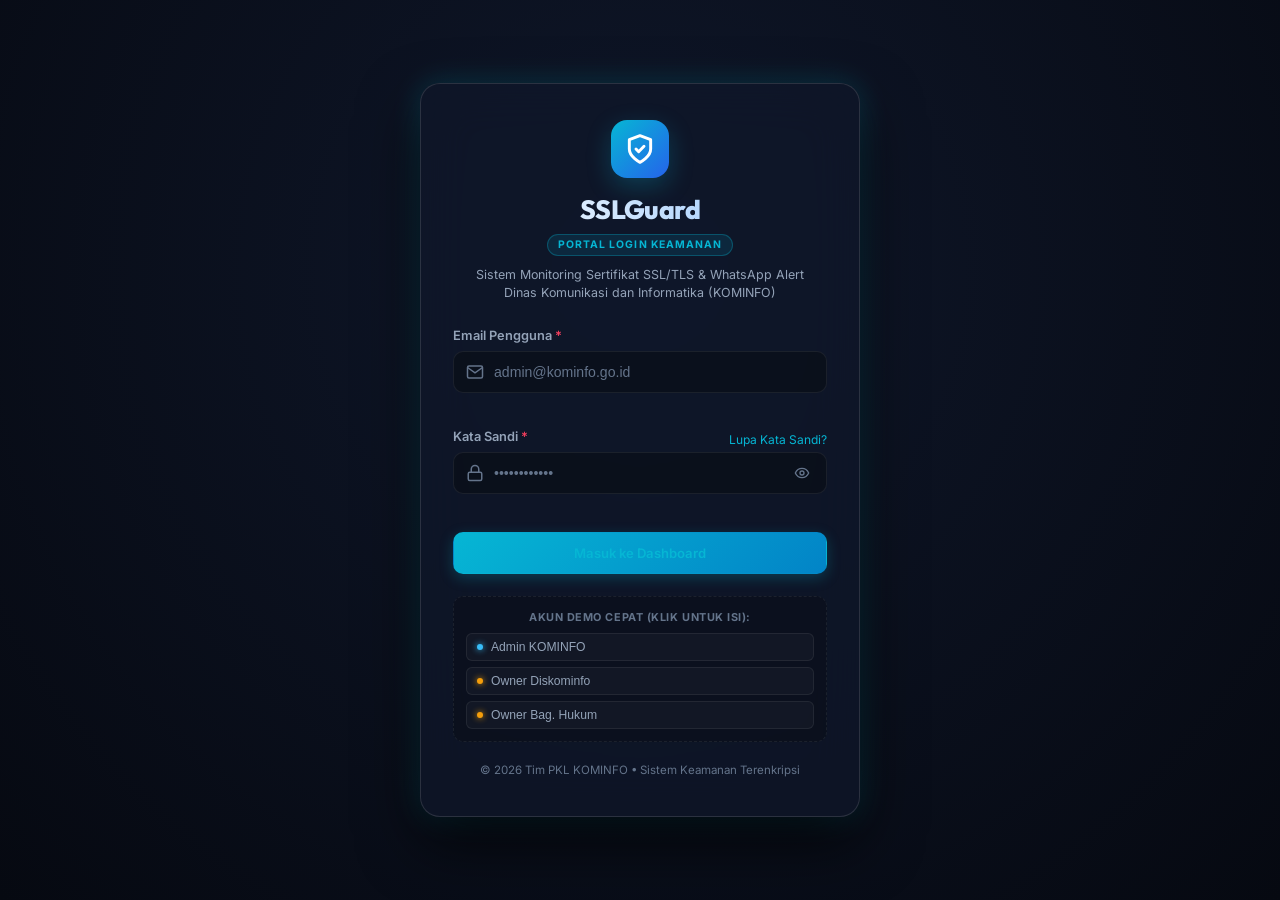
==== commit f06766e1: "feat: tambahkan halaman login keamanan, autentikasi sesi, demo chips, dan tombol logout dengan kontr" ====
--- a/frontend/index.html
+++ b/frontend/index.html
@@ -19,8 +19,79 @@
   <div class="ambient-glow glow-cyan"></div>
   <div class="ambient-glow glow-indigo"></div>
 
+  <!-- LOGIN FULLSCREEN VIEW -->
+  <div class="auth-wrapper" id="auth-wrapper">
+    <div class="auth-card">
+      <div class="auth-header">
+        <div class="auth-logo-shield">
+          <svg width="32" height="32" viewBox="0 0 24 24" fill="none" stroke="currentColor" stroke-width="2.2" stroke-linecap="round" stroke-linejoin="round">
+            <path d="M12 22s8-4 8-10V5l-8-3-8 3v7c0 6 8 10 8 10z"/>
+            <path d="m9 12 2 2 4-4"/>
+          </svg>
+        </div>
+        <h2 class="auth-title">SSLGuard</h2>
+        <span class="auth-badge">PORTAL LOGIN KEAMANAN</span>
+        <p class="auth-desc">Sistem Monitoring Sertifikat SSL/TLS & WhatsApp Alert<br>Dinas Komunikasi dan Informatika (KOMINFO)</p>
+      </div>
+
+      <form id="form-login" class="auth-form">
+        <div class="form-group">
+          <label for="login-email">Email Pengguna <span class="required">*</span></label>
+          <div class="input-with-icon">
+            <svg width="18" height="18" viewBox="0 0 24 24" fill="none" stroke="currentColor" stroke-width="2"><path d="M4 4h16c1.1 0 2 .9 2 2v12c0 1.1-.9 2-2 2H4c-1.1 0-2-.9-2-2V6c0-1.1.9-2 2-2z"/><polyline points="22,6 12,13 2,6"/></svg>
+            <input type="email" id="login-email" placeholder="admin@kominfo.go.id" required autocomplete="username">
+          </div>
+        </div>
+
+        <div class="form-group">
+          <div class="label-row">
+            <label for="login-password">Kata Sandi <span class="required">*</span></label>
+            <a href="javascript:void(0)" class="link-forgot" id="btn-forgot-password">Lupa Kata Sandi?</a>
+          </div>
+          <div class="input-with-icon">
+            <svg width="18" height="18" viewBox="0 0 24 24" fill="none" stroke="currentColor" stroke-width="2"><rect width="18" height="11" x="3" y="11" rx="2" ry="2"/><path d="M7 11V7a5 5 0 0 1 10 0v4"/></svg>
+            <input type="password" id="login-password" placeholder="••••••••••••" required autocomplete="current-password">
+            <button type="button" class="btn-toggle-pw" id="btn-toggle-pw" title="Lihat/Sembunyikan sandi">
+              <svg width="16" height="16" viewBox="0 0 24 24" fill="none" stroke="currentColor" stroke-width="2"><path d="M2 12s3-7 10-7 10 7 10 7-3 7-10 7-10-7-10-7Z"/><circle cx="12" cy="12" r="3"/></svg>
+            </button>
+          </div>
+        </div>
+
+        <div id="login-error-banner" class="error-banner hidden"></div>
+
+        <button type="submit" class="btn btn-primary btn-block" id="btn-submit-login">
+          <span class="btn-text">Masuk ke Dashboard</span>
+        </button>
+
+        <!-- Quick Demo Accounts -->
+        <div class="demo-accounts-box">
+          <span class="demo-title">AKUN DEMO CEPAT (KLIK UNTUK ISI):</span>
+          <div class="demo-chips">
+            <button type="button" class="chip-demo" onclick="fillDemoAccount('admin')">
+              <span class="chip-dot dot-admin"></span>
+              <span>Admin KOMINFO</span>
+            </button>
+            <button type="button" class="chip-demo" onclick="fillDemoAccount('owner_diskominfo')">
+              <span class="chip-dot dot-owner"></span>
+              <span>Owner Diskominfo</span>
+            </button>
+            <button type="button" class="chip-demo" onclick="fillDemoAccount('owner_hukum')">
+              <span class="chip-dot dot-owner"></span>
+              <span>Owner Bag. Hukum</span>
+            </button>
+          </div>
+        </div>
+
+      </form>
+
+      <div class="auth-footer">
+        <span>© 2026 Tim PKL KOMINFO • Sistem Keamanan Terenkripsi</span>
+      </div>
+    </div>
+  </div>
+
   <!-- Main App Layout -->
-  <div class="app-layout">
+  <div class="app-layout" id="app-layout">
     
     <!-- Sidebar Navigation -->
     <aside class="sidebar">
@@ -69,7 +140,7 @@
           <span class="badge-dot pulse-amber"></span>
         </button>
 
-        <div class="nav-section-label">ADMINISTRASI</div>
+        <div class="nav-section-label" id="section-admin-label">ADMINISTRASI</div>
         <button class="nav-item" data-view="users" id="nav-users">
           <svg width="18" height="18" viewBox="0 0 24 24" fill="none" stroke="currentColor" stroke-width="2" stroke-linecap="round" stroke-linejoin="round">
             <path d="M16 21v-2a4 4 0 0 0-4-4H6a4 4 0 0 0-4 4v2"/>
@@ -95,12 +166,22 @@
           <button class="btn-xs btn-outline" id="btn-test-wa-modal">Tes Kirim WA</button>
         </div>
 
-        <div class="user-profile">
-          <div class="avatar">AD</div>
-          <div class="user-meta">
-            <span class="user-name">Admin KOMINFO</span>
-            <span class="user-role">Super Administrator</span>
-          </div>
+        <!-- User Profile & Logout -->
+        <div class="user-profile-wrapper">
+          <div class="user-profile">
+            <div class="avatar" id="sidebar-avatar">AD</div>
+            <div class="user-meta">
+              <span class="user-name" id="sidebar-user-name">Admin KOMINFO</span>
+              <span class="user-role" id="sidebar-user-role">Super Administrator</span>
+            </div>
+          </div>
+          <button class="btn-logout" id="btn-logout" title="Keluar dari Akun (Logout)">
+            <svg width="18" height="18" viewBox="0 0 24 24" fill="none" stroke="currentColor" stroke-width="2" stroke-linecap="round" stroke-linejoin="round">
+              <path d="M9 21H5a2 2 0 0 1-2-2V5a2 2 0 0 1 2-2h4"/>
+              <polyline points="16 17 21 12 16 7"/>
+              <line x1="21" y1="12" x2="9" y2="12"/>
+            </svg>
+          </button>
         </div>
       </div>
     </aside>
--- a/frontend/style.css
+++ b/frontend/style.css
@@ -1400,6 +1400,268 @@
   to { opacity: 1; transform: translateX(0); }
 }
 
+/* ==========================================================================
+   AUTHENTICATION (LOGIN SCREEN) & LOGOUT
+   ========================================================================== */
+.auth-wrapper {
+  position: fixed;
+  inset: 0;
+  background: radial-gradient(circle at 50% 30%, #0F172A 0%, #060911 100%);
+  z-index: 1000;
+  display: flex;
+  align-items: center;
+  justify-content: center;
+  padding: 24px;
+  overflow-y: auto;
+  transition: opacity 0.3s ease, visibility 0.3s ease;
+}
+
+.auth-wrapper.hidden {
+  opacity: 0;
+  visibility: hidden;
+  pointer-events: none;
+}
+
+.auth-card {
+  background: rgba(15, 23, 42, 0.75);
+  border: 1px solid rgba(255, 255, 255, 0.12);
+  border-radius: var(--radius-xl);
+  backdrop-filter: blur(24px);
+  padding: 36px 32px;
+  width: 100%;
+  max-width: 440px;
+  box-shadow: 0 25px 60px rgba(0, 0, 0, 0.7), 0 0 30px var(--cyan-glow);
+  animation: modalScaleUp 0.35s cubic-bezier(0.16, 1, 0.3, 1) forwards;
+}
+
+@keyframes modalScaleUp {
+  from { opacity: 0; transform: scale(0.92) translateY(10px); }
+  to { opacity: 1; transform: scale(1) translateY(0); }
+}
+
+.auth-header {
+  text-align: center;
+  margin-bottom: 24px;
+}
+
+.auth-logo-shield {
+  width: 58px;
+  height: 58px;
+  background: linear-gradient(135deg, #06B6D4 0%, #2563EB 100%);
+  border-radius: var(--radius-lg);
+  display: inline-flex;
+  align-items: center;
+  justify-content: center;
+  color: #fff;
+  box-shadow: 0 8px 25px var(--cyan-glow);
+  margin-bottom: 12px;
+}
+
+.auth-title {
+  font-family: var(--font-heading);
+  font-size: 1.65rem;
+  font-weight: 800;
+  letter-spacing: -0.02em;
+  background: linear-gradient(to right, #FFFFFF, #93C5FD);
+  -webkit-background-clip: text;
+  -webkit-text-fill-color: transparent;
+}
+
+.auth-badge {
+  display: inline-block;
+  font-size: 0.65rem;
+  font-weight: 700;
+  letter-spacing: 0.1em;
+  color: var(--cyan-primary);
+  background: rgba(6, 182, 212, 0.12);
+  border: 1px solid rgba(6, 182, 212, 0.3);
+  padding: 2px 10px;
+  border-radius: 12px;
+  margin: 4px 0 10px;
+}
+
+.auth-desc {
+  font-size: 0.78rem;
+  color: var(--text-secondary);
+  line-height: 1.45;
+}
+
+.auth-form {
+  display: flex;
+  flex-direction: column;
+  gap: 16px;
+}
+
+.input-with-icon {
+  display: flex;
+  align-items: center;
+  background: rgba(11, 15, 25, 0.8);
+  border: 1px solid var(--border-subtle);
+  border-radius: var(--radius-md);
+  padding: 0 12px;
+  transition: all var(--trans-fast);
+}
+
+.input-with-icon svg {
+  color: var(--text-muted);
+  flex-shrink: 0;
+}
+
+.input-with-icon:focus-within {
+  border-color: var(--cyan-primary);
+  box-shadow: 0 0 0 3px var(--cyan-glow);
+}
+
+.input-with-icon input {
+  background: transparent;
+  border: none;
+  outline: none;
+  color: var(--text-primary);
+  font-size: 0.88rem;
+  padding: 12px 10px;
+  width: 100%;
+}
+
+.input-with-icon input::placeholder {
+  color: var(--text-muted);
+}
+
+.btn-toggle-pw {
+  background: transparent;
+  border: none;
+  color: var(--text-muted);
+  cursor: pointer;
+  padding: 4px;
+  display: flex;
+  align-items: center;
+}
+
+.btn-toggle-pw:hover {
+  color: var(--text-primary);
+}
+
+.label-row {
+  display: flex;
+  align-items: center;
+  justify-content: space-between;
+}
+
+.link-forgot {
+  font-size: 0.75rem;
+  color: var(--cyan-primary);
+  text-decoration: none;
+}
+
+.link-forgot:hover {
+  text-decoration: underline;
+}
+
+.btn-block {
+  width: 100%;
+  justify-content: center;
+  padding: 12px;
+  font-size: 0.92rem;
+  margin-top: 4px;
+}
+
+/* Demo Chips Box */
+.demo-accounts-box {
+  background: rgba(11, 15, 25, 0.6);
+  border: 1px dashed var(--border-subtle);
+  border-radius: var(--radius-md);
+  padding: 12px;
+  margin-top: 6px;
+}
+
+.demo-title {
+  font-size: 0.68rem;
+  font-weight: 700;
+  letter-spacing: 0.05em;
+  color: var(--text-muted);
+  display: block;
+  margin-bottom: 8px;
+  text-align: center;
+}
+
+.demo-chips {
+  display: flex;
+  flex-direction: column;
+  gap: 6px;
+}
+
+.chip-demo {
+  background: rgba(255, 255, 255, 0.03);
+  border: 1px solid var(--border-subtle);
+  color: var(--text-secondary);
+  font-size: 0.76rem;
+  font-weight: 500;
+  padding: 6px 10px;
+  border-radius: var(--radius-sm);
+  cursor: pointer;
+  display: flex;
+  align-items: center;
+  gap: 8px;
+  transition: all var(--trans-fast);
+  text-align: left;
+}
+
+.chip-demo:hover {
+  background: rgba(6, 182, 212, 0.1);
+  border-color: rgba(6, 182, 212, 0.3);
+  color: #38BDF8;
+}
+
+.chip-dot {
+  width: 6px;
+  height: 6px;
+  border-radius: 50%;
+}
+
+.dot-admin { background: #38BDF8; box-shadow: 0 0 6px #38BDF8; }
+.dot-owner { background: #F59E0B; box-shadow: 0 0 6px #F59E0B; }
+
+.auth-footer {
+  text-align: center;
+  margin-top: 20px;
+  font-size: 0.72rem;
+  color: var(--text-muted);
+}
+
+/* User Profile & Logout in Sidebar */
+.user-profile-wrapper {
+  display: flex;
+  align-items: center;
+  justify-content: space-between;
+  gap: 8px;
+  background: rgba(255, 255, 255, 0.02);
+  border: 1px solid var(--border-subtle);
+  border-radius: var(--radius-md);
+  padding: 8px 10px;
+}
+
+.btn-logout {
+  width: 32px;
+  height: 32px;
+  border-radius: var(--radius-sm);
+  background: rgba(244, 63, 94, 0.1);
+  border: 1px solid rgba(244, 63, 94, 0.25);
+  color: #FDA4AF;
+  display: flex;
+  align-items: center;
+  justify-content: center;
+  cursor: pointer;
+  transition: all var(--trans-fast);
+  flex-shrink: 0;
+}
+
+.btn-logout:hover {
+  background: var(--red-critical);
+  border-color: var(--red-critical);
+  color: #FFFFFF;
+  box-shadow: 0 2px 10px var(--red-glow);
+  transform: translateY(-1px);
+}
+
 /* Responsive adjustments */
 @media (max-width: 1024px) {
   .metrics-grid {
@@ -1419,7 +1681,8 @@
   .badge-count, 
   .gateway-card, 
   .user-meta,
-  .nav-section-label {
+  .nav-section-label,
+  .user-profile-wrapper {
     display: none;
   }
   .main-content {
@@ -1435,3 +1698,4 @@
     padding: 20px;
   }
 }
+
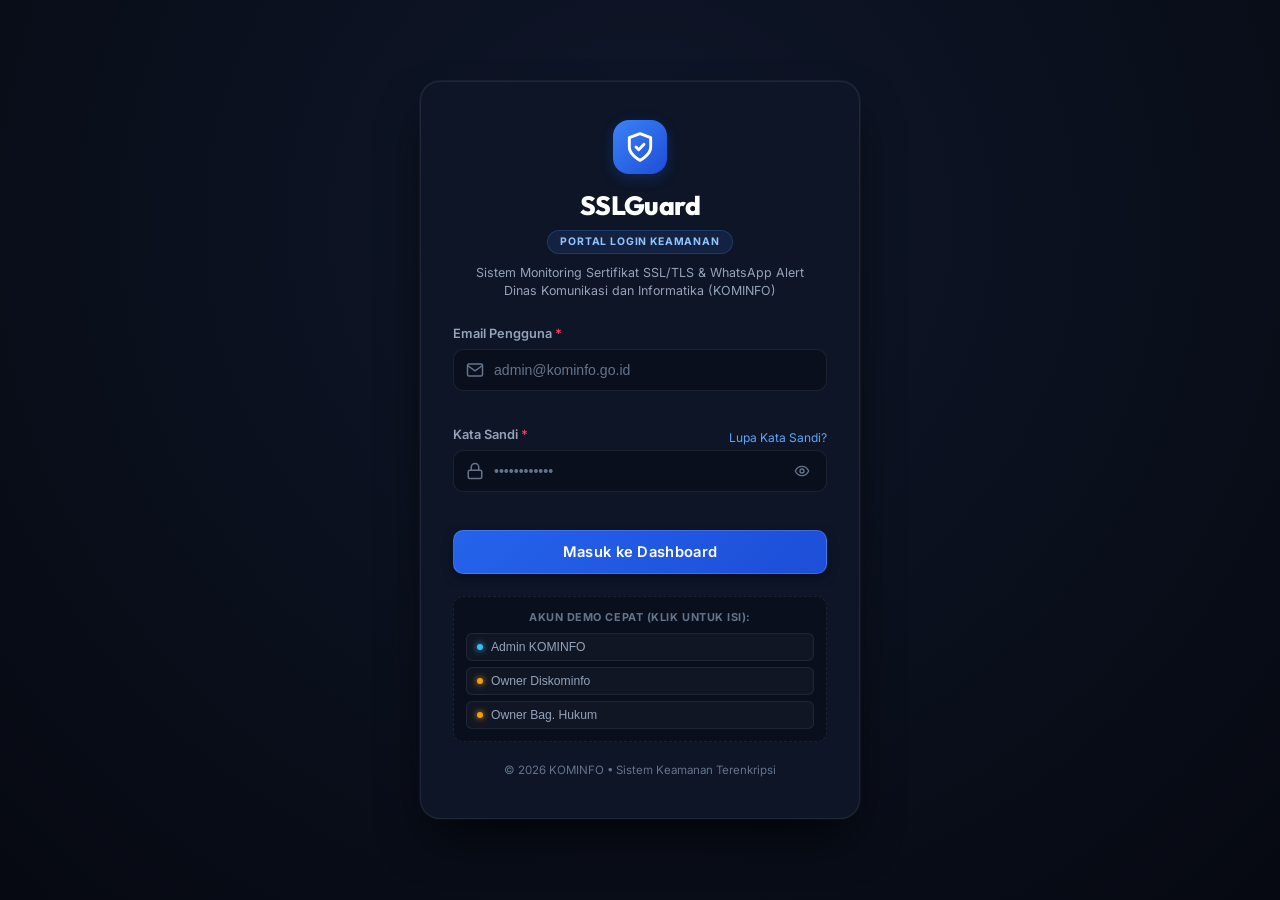
==== commit f7de0f25: "fix(ui): ubah warna teks tombol 'Masuk ke Dashboard' menjadi putih terang agar kontras & terbaca jel" ====
--- a/frontend/index.html
+++ b/frontend/index.html
@@ -60,7 +60,7 @@
         <div id="login-error-banner" class="error-banner hidden"></div>
 
         <button type="submit" class="btn btn-primary btn-block" id="btn-submit-login">
-          <span class="btn-text">Masuk ke Dashboard</span>
+          <span class="btn-label-white">Masuk ke Dashboard</span>
         </button>
 
         <!-- Quick Demo Accounts -->
@@ -85,7 +85,7 @@
       </form>
 
       <div class="auth-footer">
-        <span>© 2026 Tim PKL KOMINFO • Sistem Keamanan Terenkripsi</span>
+        <span>© 2026 KOMINFO • Sistem Keamanan Terenkripsi</span>
       </div>
     </div>
   </div>
--- a/frontend/style.css
+++ b/frontend/style.css
@@ -397,13 +397,14 @@
 }
 
 .btn-primary {
-  background: linear-gradient(135deg, var(--cyan-primary), #0284C7);
+  background: linear-gradient(135deg, #2563EB 0%, #1D4ED8 100%);
   color: #FFFFFF;
-  box-shadow: 0 4px 14px var(--cyan-glow);
+  box-shadow: 0 2px 8px rgba(37, 99, 235, 0.25);
 }
 
 .btn-primary:hover {
-  background: linear-gradient(135deg, #0891B2, #0369A1);
+  background: linear-gradient(135deg, #1D4ED8 0%, #1E40AF 100%);
+  box-shadow: 0 4px 14px rgba(37, 99, 235, 0.35);
   transform: translateY(-1px);
 }
 
@@ -1406,7 +1407,7 @@
 .auth-wrapper {
   position: fixed;
   inset: 0;
-  background: radial-gradient(circle at 50% 30%, #0F172A 0%, #060911 100%);
+  background: radial-gradient(circle at 50% 25%, #0F172A 0%, #060911 100%);
   z-index: 1000;
   display: flex;
   align-items: center;
@@ -1423,19 +1424,18 @@
 }
 
 .auth-card {
-  background: rgba(15, 23, 42, 0.75);
-  border: 1px solid rgba(255, 255, 255, 0.12);
+  background: #0D1527;
+  border: 1px solid rgba(255, 255, 255, 0.08);
   border-radius: var(--radius-xl);
-  backdrop-filter: blur(24px);
-  padding: 36px 32px;
+  padding: 38px 32px;
   width: 100%;
   max-width: 440px;
-  box-shadow: 0 25px 60px rgba(0, 0, 0, 0.7), 0 0 30px var(--cyan-glow);
+  box-shadow: 0 25px 50px -12px rgba(0, 0, 0, 0.8), 0 0 0 1px rgba(255, 255, 255, 0.05);
   animation: modalScaleUp 0.35s cubic-bezier(0.16, 1, 0.3, 1) forwards;
 }
 
 @keyframes modalScaleUp {
-  from { opacity: 0; transform: scale(0.92) translateY(10px); }
+  from { opacity: 0; transform: scale(0.95) translateY(10px); }
   to { opacity: 1; transform: scale(1) translateY(0); }
 }
 
@@ -1445,15 +1445,15 @@
 }
 
 .auth-logo-shield {
-  width: 58px;
-  height: 58px;
-  background: linear-gradient(135deg, #06B6D4 0%, #2563EB 100%);
+  width: 54px;
+  height: 54px;
+  background: linear-gradient(135deg, #3B82F6 0%, #1D4ED8 100%);
   border-radius: var(--radius-lg);
   display: inline-flex;
   align-items: center;
   justify-content: center;
   color: #fff;
-  box-shadow: 0 8px 25px var(--cyan-glow);
+  box-shadow: 0 4px 14px rgba(37, 99, 235, 0.25);
   margin-bottom: 12px;
 }
 
@@ -1462,20 +1462,18 @@
   font-size: 1.65rem;
   font-weight: 800;
   letter-spacing: -0.02em;
-  background: linear-gradient(to right, #FFFFFF, #93C5FD);
-  -webkit-background-clip: text;
-  -webkit-text-fill-color: transparent;
+  color: #FFFFFF;
 }
 
 .auth-badge {
   display: inline-block;
   font-size: 0.65rem;
   font-weight: 700;
-  letter-spacing: 0.1em;
-  color: var(--cyan-primary);
-  background: rgba(6, 182, 212, 0.12);
-  border: 1px solid rgba(6, 182, 212, 0.3);
-  padding: 2px 10px;
+  letter-spacing: 0.08em;
+  color: #93C5FD;
+  background: rgba(59, 130, 246, 0.12);
+  border: 1px solid rgba(59, 130, 246, 0.25);
+  padding: 3px 12px;
   border-radius: 12px;
   margin: 4px 0 10px;
 }
@@ -1495,8 +1493,8 @@
 .input-with-icon {
   display: flex;
   align-items: center;
-  background: rgba(11, 15, 25, 0.8);
-  border: 1px solid var(--border-subtle);
+  background: #0A0F1D;
+  border: 1px solid rgba(255, 255, 255, 0.08);
   border-radius: var(--radius-md);
   padding: 0 12px;
   transition: all var(--trans-fast);
@@ -1508,8 +1506,8 @@
 }
 
 .input-with-icon:focus-within {
-  border-color: var(--cyan-primary);
-  box-shadow: 0 0 0 3px var(--cyan-glow);
+  border-color: #3B82F6;
+  box-shadow: 0 0 0 2px rgba(59, 130, 246, 0.2);
 }
 
 .input-with-icon input {
@@ -1548,12 +1546,42 @@
 
 .link-forgot {
   font-size: 0.75rem;
-  color: var(--cyan-primary);
+  color: #60A5FA;
   text-decoration: none;
 }
 
 .link-forgot:hover {
   text-decoration: underline;
+}
+
+#btn-submit-login {
+  background: linear-gradient(135deg, #2563EB 0%, #1D4ED8 100%);
+  color: #FFFFFF !important;
+  border: 1px solid rgba(255, 255, 255, 0.15);
+  box-shadow: 0 4px 12px rgba(0, 0, 0, 0.3);
+  font-size: 0.92rem;
+  font-weight: 600;
+  letter-spacing: 0.02em;
+  padding: 12px;
+  border-radius: var(--radius-md);
+  width: 100%;
+  margin-top: 4px;
+}
+
+#btn-submit-login span,
+#btn-submit-login .btn-text,
+#btn-submit-login .btn-label-white,
+.btn-label-white {
+  color: #FFFFFF !important;
+  font-weight: 600;
+  font-size: 0.92rem;
+}
+
+#btn-submit-login:hover {
+  background: linear-gradient(135deg, #1D4ED8 0%, #1E40AF 100%);
+  color: #FFFFFF !important;
+  box-shadow: 0 4px 16px rgba(37, 99, 235, 0.4);
+  transform: translateY(-1px);
 }
 
 .btn-block {
@@ -1566,8 +1594,8 @@
 
 /* Demo Chips Box */
 .demo-accounts-box {
-  background: rgba(11, 15, 25, 0.6);
-  border: 1px dashed var(--border-subtle);
+  background: #0A0F1D;
+  border: 1px dashed rgba(255, 255, 255, 0.08);
   border-radius: var(--radius-md);
   padding: 12px;
   margin-top: 6px;
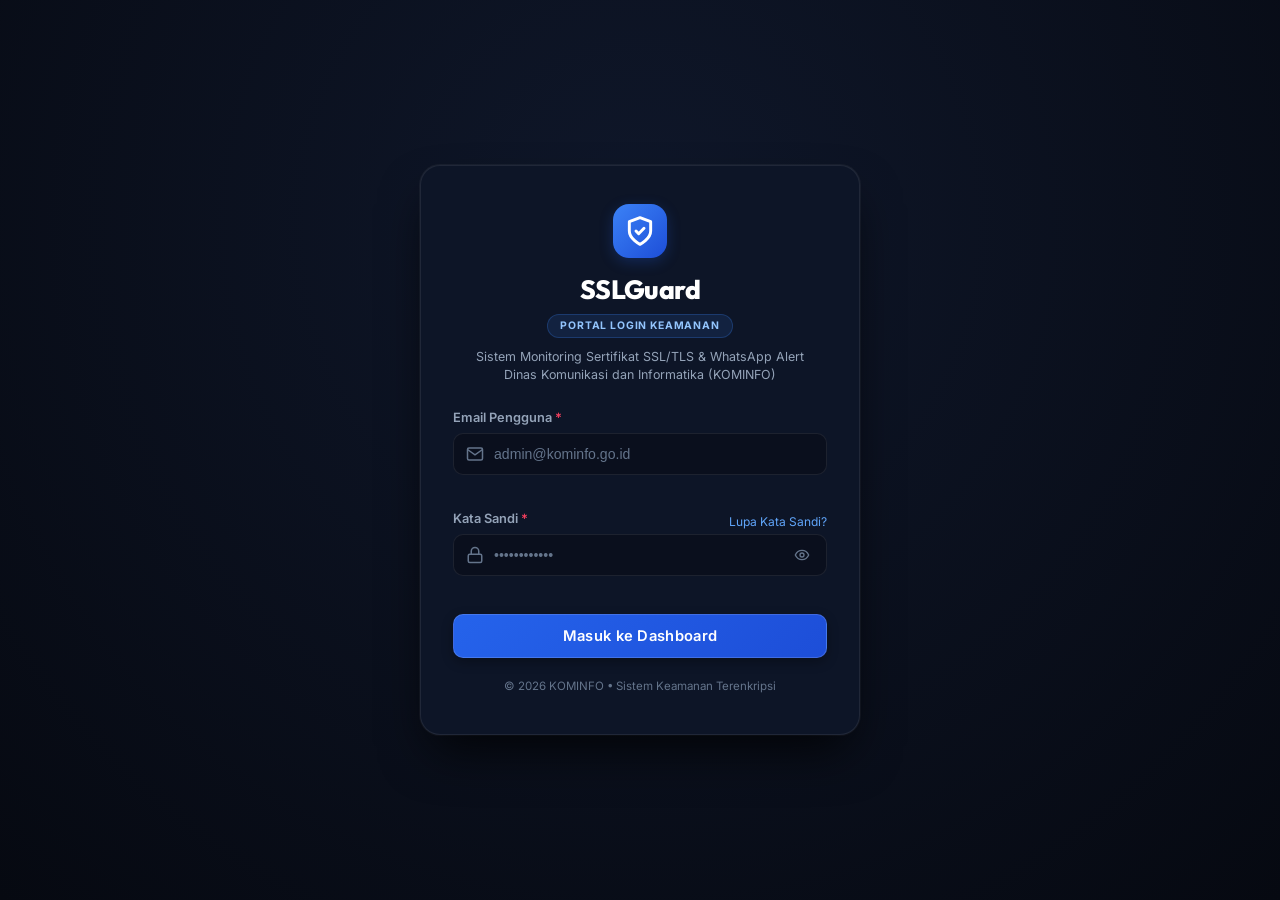
==== commit 77cda162: "refactor(ui): hapus bagian akun demo cepat pada halaman login" ====
--- a/frontend/index.html
+++ b/frontend/index.html
@@ -62,26 +62,6 @@
         <button type="submit" class="btn btn-primary btn-block" id="btn-submit-login">
           <span class="btn-label-white">Masuk ke Dashboard</span>
         </button>
-
-        <!-- Quick Demo Accounts -->
-        <div class="demo-accounts-box">
-          <span class="demo-title">AKUN DEMO CEPAT (KLIK UNTUK ISI):</span>
-          <div class="demo-chips">
-            <button type="button" class="chip-demo" onclick="fillDemoAccount('admin')">
-              <span class="chip-dot dot-admin"></span>
-              <span>Admin KOMINFO</span>
-            </button>
-            <button type="button" class="chip-demo" onclick="fillDemoAccount('owner_diskominfo')">
-              <span class="chip-dot dot-owner"></span>
-              <span>Owner Diskominfo</span>
-            </button>
-            <button type="button" class="chip-demo" onclick="fillDemoAccount('owner_hukum')">
-              <span class="chip-dot dot-owner"></span>
-              <span>Owner Bag. Hukum</span>
-            </button>
-          </div>
-        </div>
-
       </form>
 
       <div class="auth-footer">
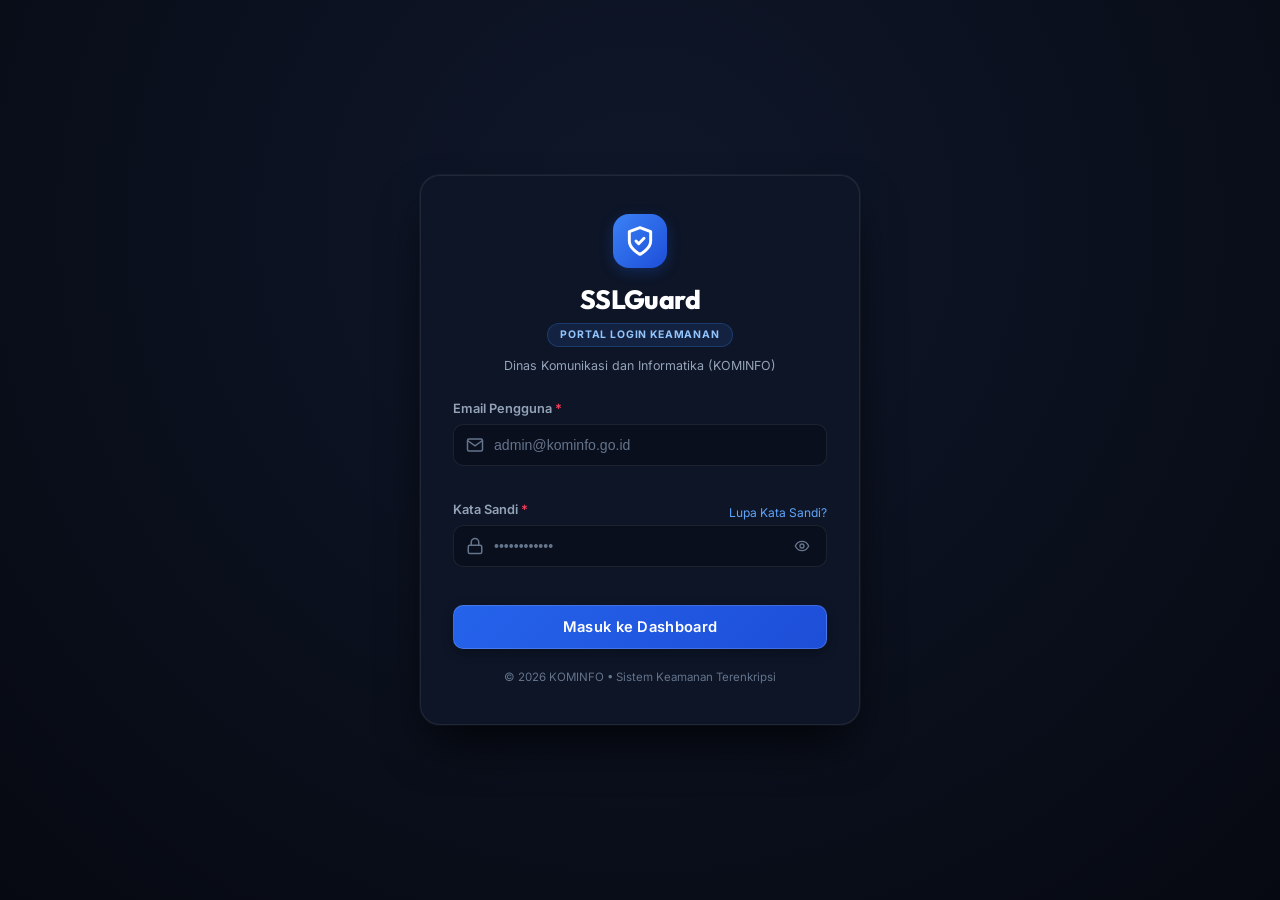
==== commit 1dd01843: "refactor(ui): sederhanakan header login dengan menghapus teks 'Sistem Monitoring'" ====
--- a/frontend/index.html
+++ b/frontend/index.html
@@ -31,7 +31,7 @@
         </div>
         <h2 class="auth-title">SSLGuard</h2>
         <span class="auth-badge">PORTAL LOGIN KEAMANAN</span>
-        <p class="auth-desc">Sistem Monitoring Sertifikat SSL/TLS & WhatsApp Alert<br>Dinas Komunikasi dan Informatika (KOMINFO)</p>
+        <p class="auth-desc">Dinas Komunikasi dan Informatika (KOMINFO)</p>
       </div>
 
       <form id="form-login" class="auth-form">
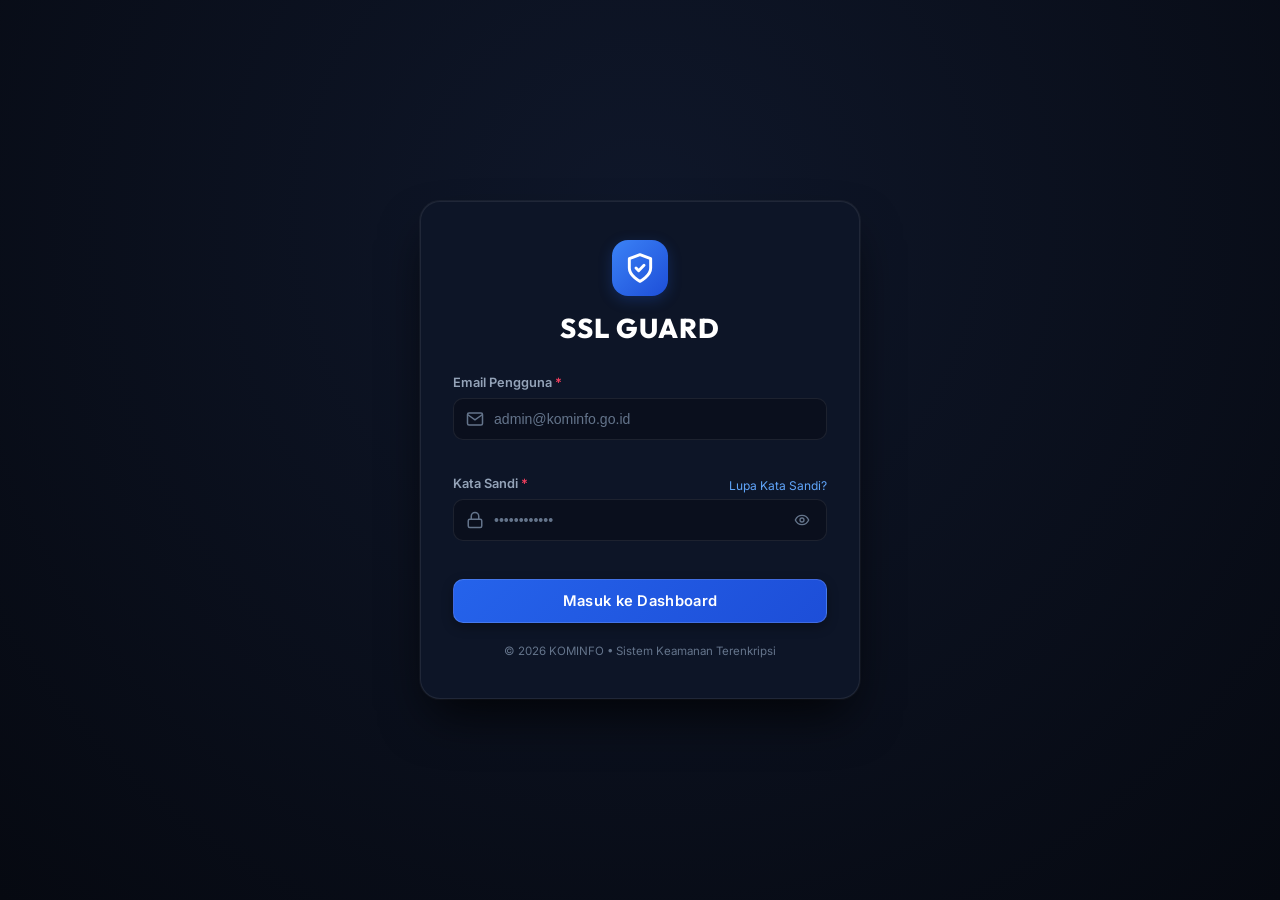
==== commit 61c83b72: "style(login): tampilkan hanya ikon perisai dan judul 'SSL GUARD' di bagian atas form login" ====
--- a/frontend/index.html
+++ b/frontend/index.html
@@ -29,9 +29,7 @@
             <path d="m9 12 2 2 4-4"/>
           </svg>
         </div>
-        <h2 class="auth-title">SSLGuard</h2>
-        <span class="auth-badge">PORTAL LOGIN KEAMANAN</span>
-        <p class="auth-desc">Dinas Komunikasi dan Informatika (KOMINFO)</p>
+        <h2 class="auth-title">SSL GUARD</h2>
       </div>
 
       <form id="form-login" class="auth-form">
--- a/frontend/style.css
+++ b/frontend/style.css
@@ -1445,8 +1445,8 @@
 }
 
 .auth-logo-shield {
-  width: 54px;
-  height: 54px;
+  width: 56px;
+  height: 56px;
   background: linear-gradient(135deg, #3B82F6 0%, #1D4ED8 100%);
   border-radius: var(--radius-lg);
   display: inline-flex;
@@ -1459,10 +1459,11 @@
 
 .auth-title {
   font-family: var(--font-heading);
-  font-size: 1.65rem;
+  font-size: 1.7rem;
   font-weight: 800;
-  letter-spacing: -0.02em;
+  letter-spacing: 0.04em;
   color: #FFFFFF;
+  margin-bottom: 4px;
 }
 
 .auth-badge {
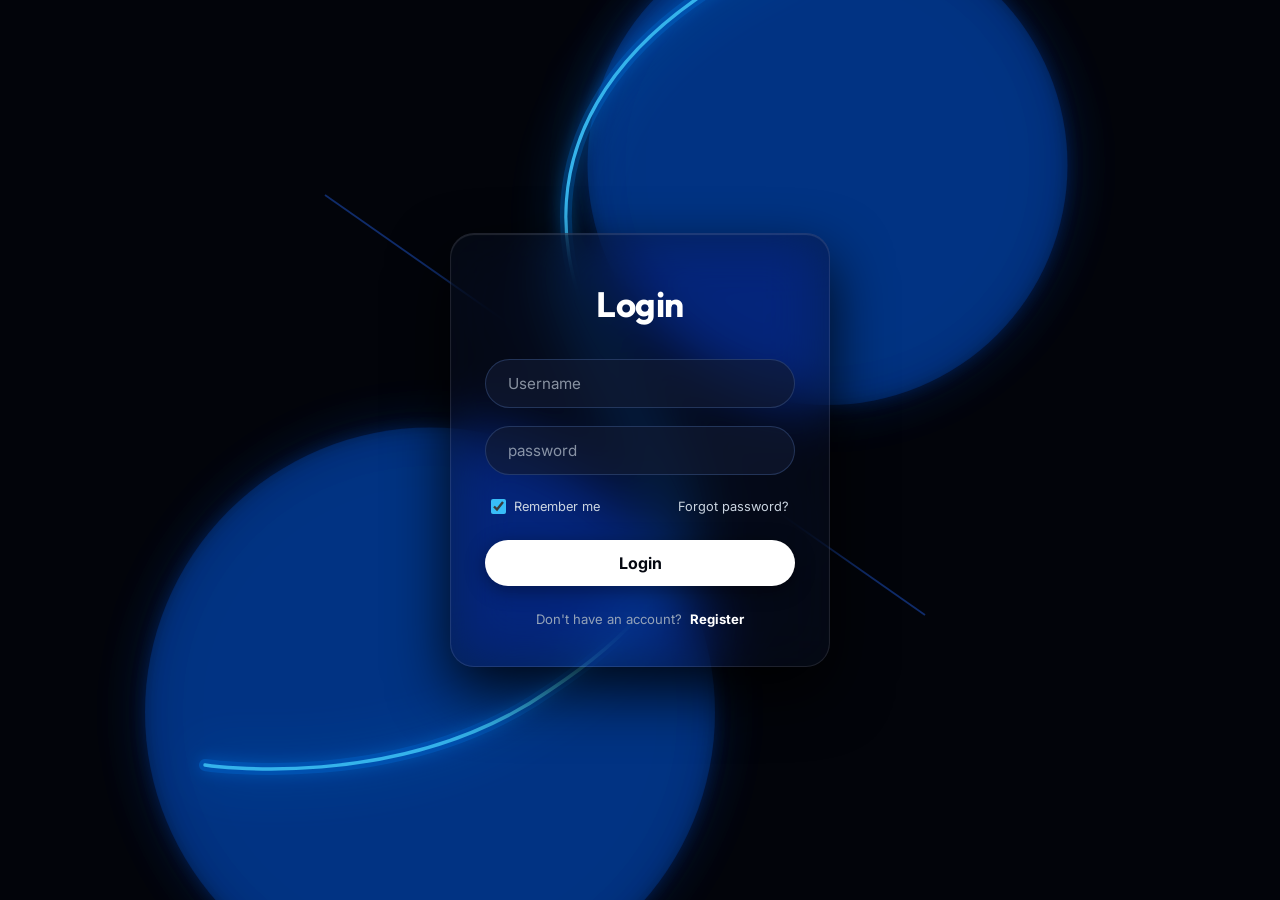
==== commit 32083391: "feat(ui): sesuaikan tampilan halaman login persis seperti desain referensi (glassmorphism card, neon" ====
--- a/frontend/index.html
+++ b/frontend/index.html
@@ -19,52 +19,73 @@
   <div class="ambient-glow glow-cyan"></div>
   <div class="ambient-glow glow-indigo"></div>
 
-  <!-- LOGIN FULLSCREEN VIEW -->
+  <!-- LOGIN FULLSCREEN VIEW (DESAIN PERSIS REFERENSI) -->
   <div class="auth-wrapper" id="auth-wrapper">
-    <div class="auth-card">
-      <div class="auth-header">
-        <div class="auth-logo-shield">
-          <svg width="32" height="32" viewBox="0 0 24 24" fill="none" stroke="currentColor" stroke-width="2.2" stroke-linecap="round" stroke-linejoin="round">
-            <path d="M12 22s8-4 8-10V5l-8-3-8 3v7c0 6 8 10 8 10z"/>
-            <path d="m9 12 2 2 4-4"/>
-          </svg>
-        </div>
-        <h2 class="auth-title">SSL GUARD</h2>
-      </div>
-
-      <form id="form-login" class="auth-form">
-        <div class="form-group">
-          <label for="login-email">Email Pengguna <span class="required">*</span></label>
-          <div class="input-with-icon">
-            <svg width="18" height="18" viewBox="0 0 24 24" fill="none" stroke="currentColor" stroke-width="2"><path d="M4 4h16c1.1 0 2 .9 2 2v12c0 1.1-.9 2-2 2H4c-1.1 0-2-.9-2-2V6c0-1.1.9-2 2-2z"/><polyline points="22,6 12,13 2,6"/></svg>
-            <input type="email" id="login-email" placeholder="admin@kominfo.go.id" required autocomplete="username">
-          </div>
-        </div>
-
-        <div class="form-group">
-          <div class="label-row">
-            <label for="login-password">Kata Sandi <span class="required">*</span></label>
-            <a href="javascript:void(0)" class="link-forgot" id="btn-forgot-password">Lupa Kata Sandi?</a>
-          </div>
-          <div class="input-with-icon">
-            <svg width="18" height="18" viewBox="0 0 24 24" fill="none" stroke="currentColor" stroke-width="2"><rect width="18" height="11" x="3" y="11" rx="2" ry="2"/><path d="M7 11V7a5 5 0 0 1 10 0v4"/></svg>
-            <input type="password" id="login-password" placeholder="••••••••••••" required autocomplete="current-password">
-            <button type="button" class="btn-toggle-pw" id="btn-toggle-pw" title="Lihat/Sembunyikan sandi">
-              <svg width="16" height="16" viewBox="0 0 24 24" fill="none" stroke="currentColor" stroke-width="2"><path d="M2 12s3-7 10-7 10 7 10 7-3 7-10 7-10-7-10-7Z"/><circle cx="12" cy="12" r="3"/></svg>
-            </button>
-          </div>
-        </div>
-
-        <div id="login-error-banner" class="error-banner hidden"></div>
-
-        <button type="submit" class="btn btn-primary btn-block" id="btn-submit-login">
-          <span class="btn-label-white">Masuk ke Dashboard</span>
+    
+    <!-- Background Neon Curved Arcs (S-Curves) -->
+    <div class="auth-neon-art">
+      <svg class="neon-curve-svg" viewBox="0 0 1000 1200" fill="none" xmlns="http://www.w3.org/2000/svg">
+        <defs>
+          <filter id="glow-blur" x="-50%" y="-50%" width="200%" height="200%">
+            <feGaussianBlur stdDeviation="10" result="blur1" />
+            <feGaussianBlur stdDeviation="35" result="blur2" />
+            <feMerge>
+              <feMergeNode in="blur2" />
+              <feMergeNode in="blur1" />
+              <feMergeNode in="SourceGraphic" />
+            </feMerge>
+          </filter>
+        </defs>
+
+        <!-- Ambient Blue Glow Clouds -->
+        <circle cx="750" cy="220" r="320" fill="rgba(0, 102, 255, 0.22)" filter="url(#glow-blur)" />
+        <circle cx="220" cy="950" r="380" fill="rgba(0, 102, 255, 0.22)" filter="url(#glow-blur)" />
+
+        <!-- Diagonal thin intersecting laser line -->
+        <line x1="80" y1="260" x2="880" y2="820" stroke="#2563EB" stroke-width="2.5" opacity="0.45" />
+
+        <!-- Neon Curved Ribbon (Glow layer) -->
+        <path d="M 720 -80 C 440 40, 360 220, 420 400 C 500 620, 680 720, 380 920 C 180 1060, -80 1020, -80 1020" 
+              stroke="#0088FF" stroke-width="16" stroke-linecap="round" opacity="0.4" filter="url(#glow-blur)" />
+
+        <!-- Core Sharp Neon Curve -->
+        <path d="M 720 -80 C 440 40, 360 220, 420 400 C 500 620, 680 720, 380 920 C 180 1060, -80 1020, -80 1020" 
+              stroke="#38BDF8" stroke-width="4.5" stroke-linecap="round" />
+      </svg>
+    </div>
+
+    <div class="auth-card auth-card-minimal">
+      <div class="auth-header-minimal">
+        <h2 class="auth-title-minimal">Login</h2>
+      </div>
+
+      <form id="form-login" class="auth-form-minimal">
+        <div class="pill-input-group">
+          <input type="text" id="login-email" class="pill-input" placeholder="Username" required autocomplete="username">
+        </div>
+
+        <div class="pill-input-group">
+          <input type="password" id="login-password" class="pill-input" placeholder="password" required autocomplete="current-password">
+        </div>
+
+        <div class="auth-options-row">
+          <label class="remember-label">
+            <input type="checkbox" id="remember-me" checked>
+            <span>Remember me</span>
+          </label>
+          <a href="javascript:void(0)" class="link-forgot-minimal" id="btn-forgot-password">Forgot password?</a>
+        </div>
+
+        <div id="login-error-banner" class="error-banner hidden" style="border-radius: 20px; text-align: center;"></div>
+
+        <button type="submit" class="btn-login-white" id="btn-submit-login">
+          Login
         </button>
+
+        <div class="auth-register-footer">
+          <span>Don't have an account? <a href="javascript:void(0)" id="link-register">Register</a></span>
+        </div>
       </form>
-
-      <div class="auth-footer">
-        <span>© 2026 KOMINFO • Sistem Keamanan Terenkripsi</span>
-      </div>
     </div>
   </div>
 
--- a/frontend/style.css
+++ b/frontend/style.css
@@ -1402,18 +1402,18 @@
 }
 
 /* ==========================================================================
-   AUTHENTICATION (LOGIN SCREEN) & LOGOUT
+   AUTHENTICATION (LOGIN SCREEN PERSIS REFERENSI GAMBAR)
    ========================================================================== */
 .auth-wrapper {
   position: fixed;
   inset: 0;
-  background: radial-gradient(circle at 50% 25%, #0F172A 0%, #060911 100%);
+  background: #02040A;
   z-index: 1000;
   display: flex;
   align-items: center;
   justify-content: center;
   padding: 24px;
-  overflow-y: auto;
+  overflow: hidden;
   transition: opacity 0.3s ease, visibility 0.3s ease;
 }
 
@@ -1423,237 +1423,165 @@
   pointer-events: none;
 }
 
-.auth-card {
-  background: #0D1527;
-  border: 1px solid rgba(255, 255, 255, 0.08);
-  border-radius: var(--radius-xl);
-  padding: 38px 32px;
+/* Background Glowing Neon S-Curves */
+.auth-neon-art {
+  position: absolute;
+  inset: 0;
+  pointer-events: none;
+  z-index: 1;
+  display: flex;
+  align-items: center;
+  justify-content: center;
+}
+
+.neon-curve-svg {
+  width: 100vw;
+  height: 100vh;
+  object-fit: cover;
+  opacity: 0.95;
+}
+
+/* Translucent Glassmorphism Floating Card */
+.auth-card-minimal {
+  position: relative;
+  z-index: 10;
   width: 100%;
-  max-width: 440px;
-  box-shadow: 0 25px 50px -12px rgba(0, 0, 0, 0.8), 0 0 0 1px rgba(255, 255, 255, 0.05);
+  max-width: 380px;
+  background: rgba(10, 16, 32, 0.45);
+  backdrop-filter: blur(28px) saturate(180%);
+  -webkit-backdrop-filter: blur(28px) saturate(180%);
+  border: 1px solid rgba(255, 255, 255, 0.1);
+  border-radius: 24px;
+  padding: 44px 34px 36px;
+  box-shadow: 0 25px 60px rgba(0, 0, 0, 0.85), inset 0 1px 1px rgba(255, 255, 255, 0.12);
   animation: modalScaleUp 0.35s cubic-bezier(0.16, 1, 0.3, 1) forwards;
 }
 
-@keyframes modalScaleUp {
-  from { opacity: 0; transform: scale(0.95) translateY(10px); }
-  to { opacity: 1; transform: scale(1) translateY(0); }
-}
-
-.auth-header {
+.auth-header-minimal {
   text-align: center;
-  margin-bottom: 24px;
-}
-
-.auth-logo-shield {
-  width: 56px;
-  height: 56px;
-  background: linear-gradient(135deg, #3B82F6 0%, #1D4ED8 100%);
-  border-radius: var(--radius-lg);
-  display: inline-flex;
-  align-items: center;
-  justify-content: center;
-  color: #fff;
-  box-shadow: 0 4px 14px rgba(37, 99, 235, 0.25);
-  margin-bottom: 12px;
-}
-
-.auth-title {
-  font-family: var(--font-heading);
-  font-size: 1.7rem;
-  font-weight: 800;
-  letter-spacing: 0.04em;
+  margin-bottom: 28px;
+}
+
+.auth-title-minimal {
+  font-family: var(--font-heading), 'Inter', sans-serif;
+  font-size: 2.2rem;
+  font-weight: 700;
   color: #FFFFFF;
-  margin-bottom: 4px;
-}
-
-.auth-badge {
-  display: inline-block;
-  font-size: 0.65rem;
+  letter-spacing: -0.01em;
+}
+
+.auth-form-minimal {
+  display: flex;
+  flex-direction: column;
+}
+
+.pill-input-group {
+  margin-bottom: 18px;
+}
+
+.pill-input {
+  width: 100%;
+  border-radius: 30px;
+  background: rgba(18, 27, 52, 0.65);
+  border: 1px solid rgba(75, 105, 165, 0.38);
+  padding: 14px 22px;
+  font-family: var(--font-sans);
+  font-size: 0.95rem;
+  color: #FFFFFF;
+  outline: none;
+  transition: all 0.25s ease;
+}
+
+.pill-input::placeholder {
+  color: rgba(203, 213, 225, 0.65);
+}
+
+.pill-input:focus {
+  border-color: #38BDF8;
+  box-shadow: 0 0 0 3px rgba(56, 189, 248, 0.25);
+  background: rgba(24, 36, 68, 0.85);
+}
+
+.auth-options-row {
+  display: flex;
+  align-items: center;
+  justify-content: space-between;
+  font-size: 0.8rem;
+  margin: 4px 6px 24px;
+  color: #CBD5E1;
+}
+
+.remember-label {
+  display: flex;
+  align-items: center;
+  gap: 8px;
+  cursor: pointer;
+  user-select: none;
+  color: #CBD5E1;
+}
+
+.remember-label input[type="checkbox"] {
+  accent-color: #38BDF8;
+  width: 15px;
+  height: 15px;
+  cursor: pointer;
+}
+
+.link-forgot-minimal {
+  color: #CBD5E1;
+  text-decoration: none;
+  font-size: 0.8rem;
+  transition: color 0.2s ease;
+}
+
+.link-forgot-minimal:hover {
+  color: #FFFFFF;
+  text-decoration: underline;
+}
+
+/* Solid White Capsule Button */
+.btn-login-white {
+  width: 100%;
+  border-radius: 30px;
+  background: #FFFFFF;
+  color: #050811;
+  font-family: var(--font-sans);
+  font-size: 1rem;
   font-weight: 700;
-  letter-spacing: 0.08em;
-  color: #93C5FD;
-  background: rgba(59, 130, 246, 0.12);
-  border: 1px solid rgba(59, 130, 246, 0.25);
-  padding: 3px 12px;
-  border-radius: 12px;
-  margin: 4px 0 10px;
-}
-
-.auth-desc {
-  font-size: 0.78rem;
-  color: var(--text-secondary);
-  line-height: 1.45;
-}
-
-.auth-form {
-  display: flex;
-  flex-direction: column;
-  gap: 16px;
-}
-
-.input-with-icon {
-  display: flex;
-  align-items: center;
-  background: #0A0F1D;
-  border: 1px solid rgba(255, 255, 255, 0.08);
-  border-radius: var(--radius-md);
-  padding: 0 12px;
-  transition: all var(--trans-fast);
-}
-
-.input-with-icon svg {
-  color: var(--text-muted);
-  flex-shrink: 0;
-}
-
-.input-with-icon:focus-within {
-  border-color: #3B82F6;
-  box-shadow: 0 0 0 2px rgba(59, 130, 246, 0.2);
-}
-
-.input-with-icon input {
-  background: transparent;
+  padding: 13px;
   border: none;
-  outline: none;
-  color: var(--text-primary);
-  font-size: 0.88rem;
-  padding: 12px 10px;
-  width: 100%;
-}
-
-.input-with-icon input::placeholder {
-  color: var(--text-muted);
-}
-
-.btn-toggle-pw {
-  background: transparent;
-  border: none;
-  color: var(--text-muted);
   cursor: pointer;
-  padding: 4px;
-  display: flex;
-  align-items: center;
-}
-
-.btn-toggle-pw:hover {
-  color: var(--text-primary);
-}
-
-.label-row {
-  display: flex;
-  align-items: center;
-  justify-content: space-between;
-}
-
-.link-forgot {
-  font-size: 0.75rem;
-  color: #60A5FA;
+  box-shadow: 0 4px 20px rgba(0, 0, 0, 0.4);
+  transition: all 0.2s ease;
+  text-align: center;
+}
+
+.btn-login-white:hover {
+  background: #E2E8F0;
+  transform: translateY(-1px);
+  box-shadow: 0 6px 25px rgba(255, 255, 255, 0.25);
+}
+
+.btn-login-white:active {
+  transform: translateY(0);
+}
+
+.auth-register-footer {
+  text-align: center;
+  margin-top: 24px;
+  font-size: 0.82rem;
+  color: #94A3B8;
+}
+
+.auth-register-footer a {
+  color: #FFFFFF;
+  font-weight: 700;
   text-decoration: none;
-}
-
-.link-forgot:hover {
+  margin-left: 4px;
+}
+
+.auth-register-footer a:hover {
   text-decoration: underline;
-}
-
-#btn-submit-login {
-  background: linear-gradient(135deg, #2563EB 0%, #1D4ED8 100%);
-  color: #FFFFFF !important;
-  border: 1px solid rgba(255, 255, 255, 0.15);
-  box-shadow: 0 4px 12px rgba(0, 0, 0, 0.3);
-  font-size: 0.92rem;
-  font-weight: 600;
-  letter-spacing: 0.02em;
-  padding: 12px;
-  border-radius: var(--radius-md);
-  width: 100%;
-  margin-top: 4px;
-}
-
-#btn-submit-login span,
-#btn-submit-login .btn-text,
-#btn-submit-login .btn-label-white,
-.btn-label-white {
-  color: #FFFFFF !important;
-  font-weight: 600;
-  font-size: 0.92rem;
-}
-
-#btn-submit-login:hover {
-  background: linear-gradient(135deg, #1D4ED8 0%, #1E40AF 100%);
-  color: #FFFFFF !important;
-  box-shadow: 0 4px 16px rgba(37, 99, 235, 0.4);
-  transform: translateY(-1px);
-}
-
-.btn-block {
-  width: 100%;
-  justify-content: center;
-  padding: 12px;
-  font-size: 0.92rem;
-  margin-top: 4px;
-}
-
-/* Demo Chips Box */
-.demo-accounts-box {
-  background: #0A0F1D;
-  border: 1px dashed rgba(255, 255, 255, 0.08);
-  border-radius: var(--radius-md);
-  padding: 12px;
-  margin-top: 6px;
-}
-
-.demo-title {
-  font-size: 0.68rem;
-  font-weight: 700;
-  letter-spacing: 0.05em;
-  color: var(--text-muted);
-  display: block;
-  margin-bottom: 8px;
-  text-align: center;
-}
-
-.demo-chips {
-  display: flex;
-  flex-direction: column;
-  gap: 6px;
-}
-
-.chip-demo {
-  background: rgba(255, 255, 255, 0.03);
-  border: 1px solid var(--border-subtle);
-  color: var(--text-secondary);
-  font-size: 0.76rem;
-  font-weight: 500;
-  padding: 6px 10px;
-  border-radius: var(--radius-sm);
-  cursor: pointer;
-  display: flex;
-  align-items: center;
-  gap: 8px;
-  transition: all var(--trans-fast);
-  text-align: left;
-}
-
-.chip-demo:hover {
-  background: rgba(6, 182, 212, 0.1);
-  border-color: rgba(6, 182, 212, 0.3);
-  color: #38BDF8;
-}
-
-.chip-dot {
-  width: 6px;
-  height: 6px;
-  border-radius: 50%;
-}
-
-.dot-admin { background: #38BDF8; box-shadow: 0 0 6px #38BDF8; }
-.dot-owner { background: #F59E0B; box-shadow: 0 0 6px #F59E0B; }
-
-.auth-footer {
-  text-align: center;
-  margin-top: 20px;
-  font-size: 0.72rem;
-  color: var(--text-muted);
 }
 
 /* User Profile & Logout in Sidebar */
